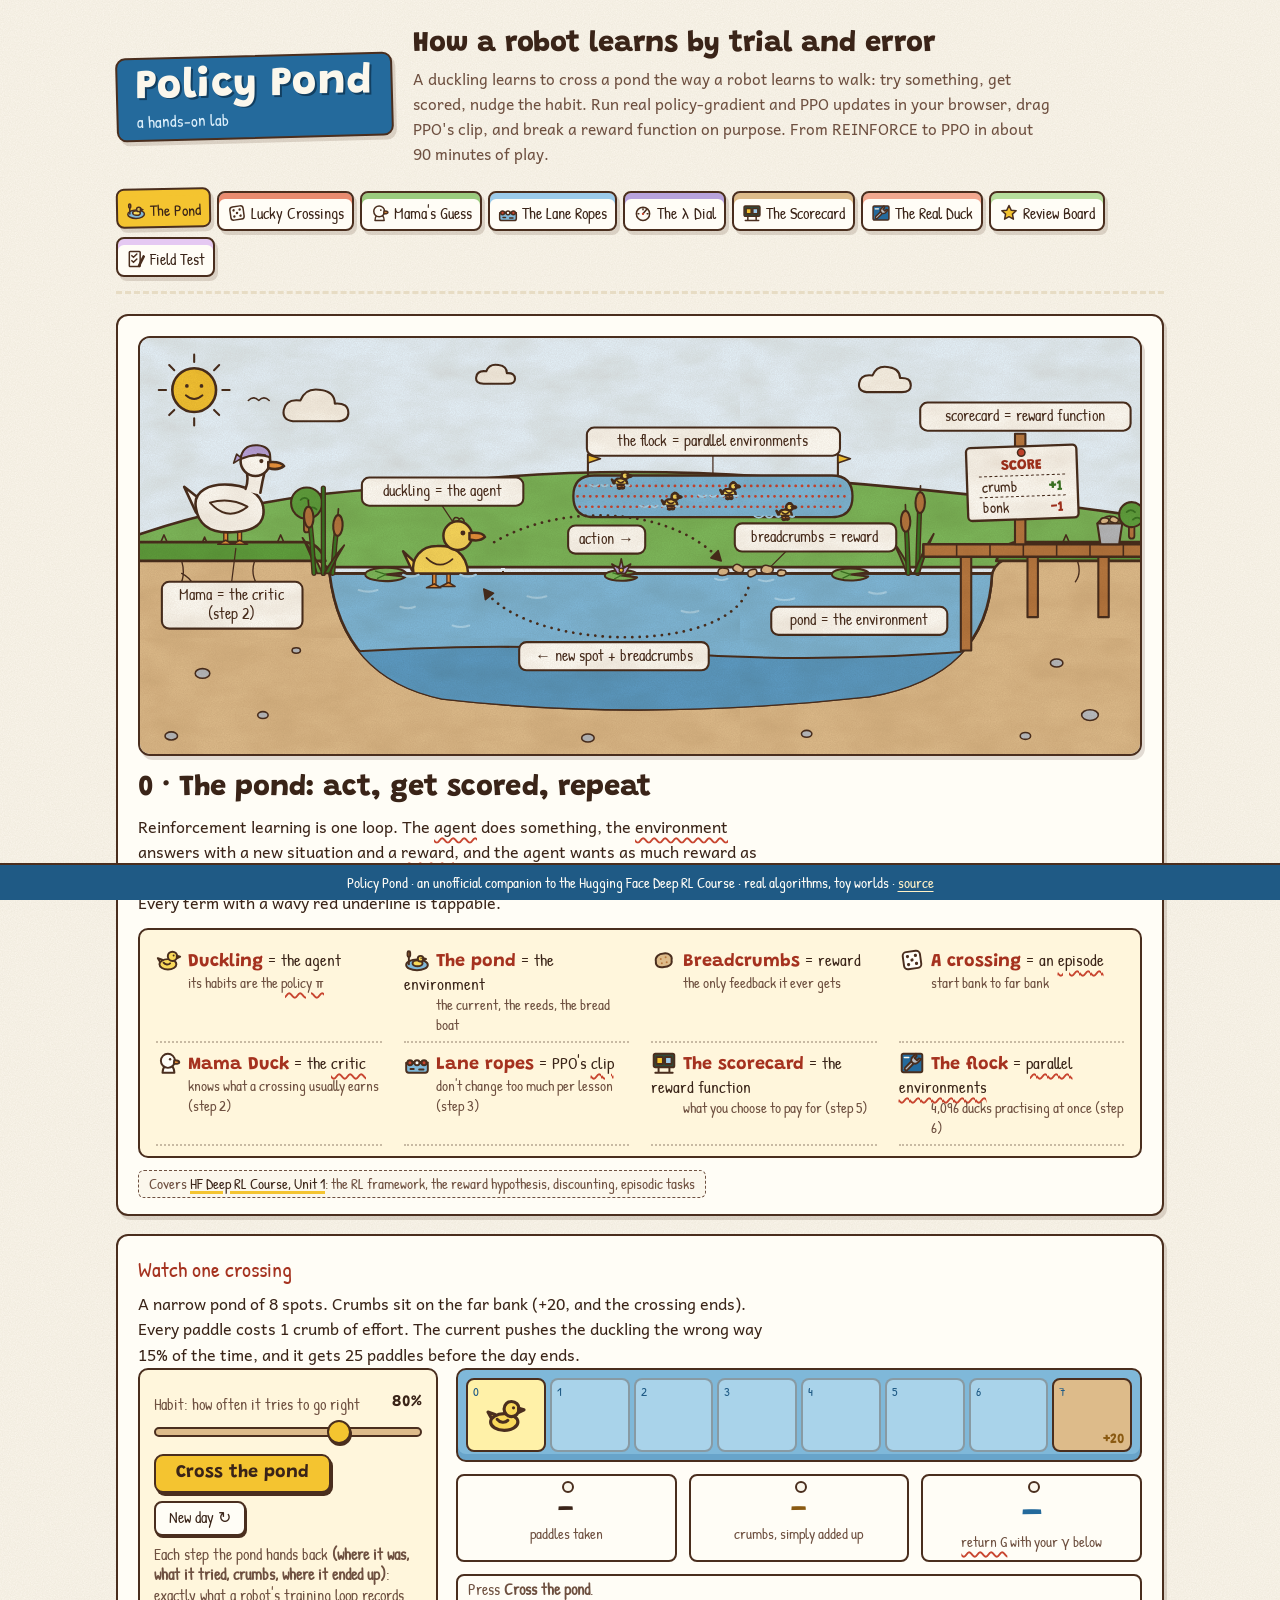
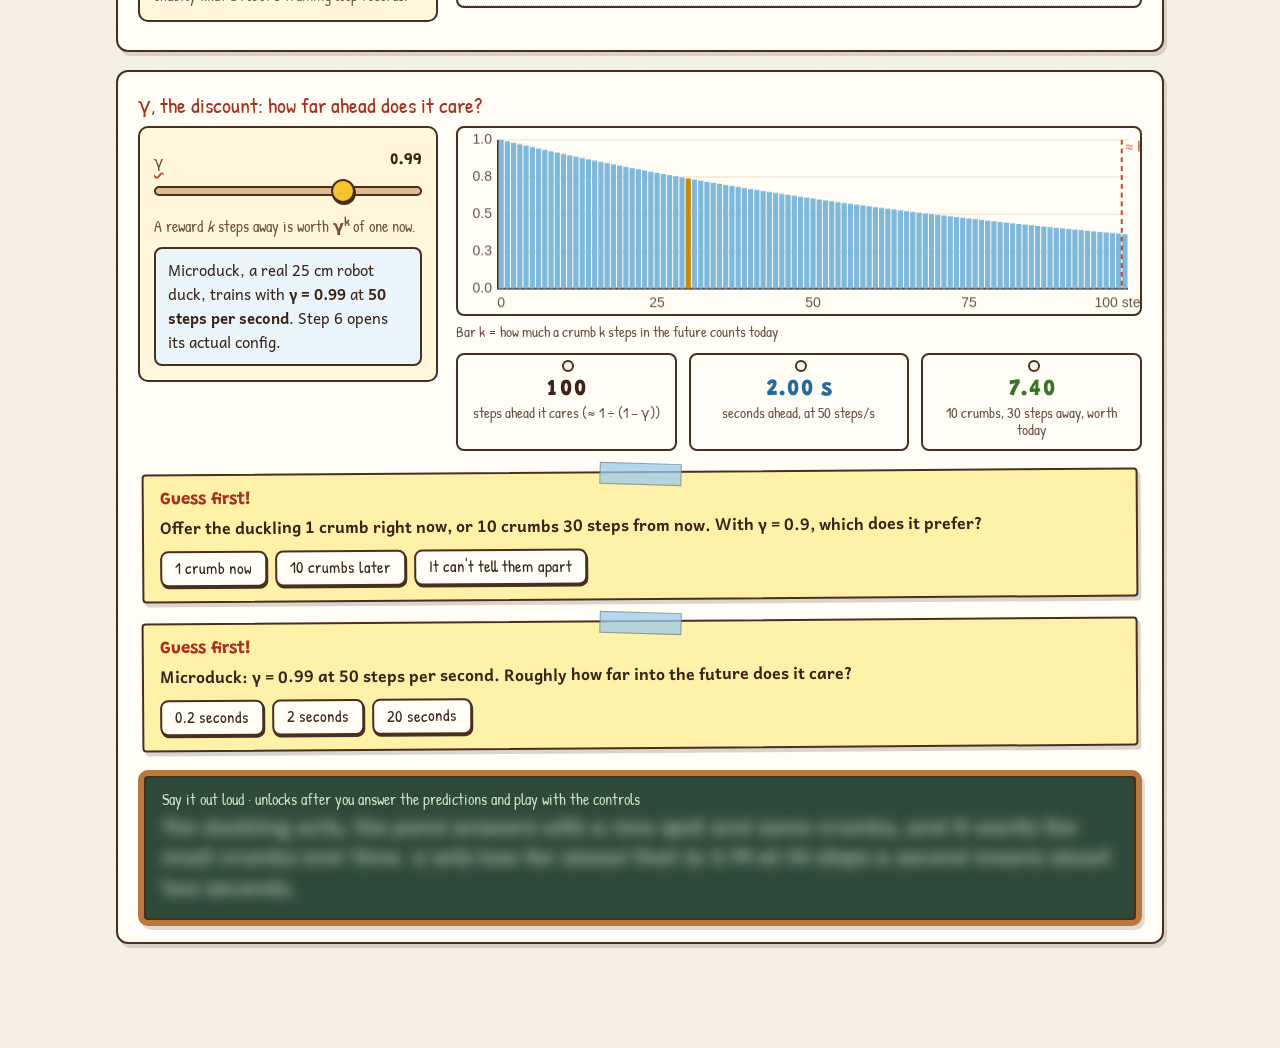
==== index.html @ c7739bc2 "Policy Pond: interactive lab for how robots learn by trial and error A static browser lab companion " ====
<!doctype html>
<html lang="en">
<head>
<meta charset="utf-8">
<meta name="viewport" content="width=device-width,initial-scale=1">
<title>Policy Pond</title>
<meta name="description" content="A hands-on lab for how robots learn by trial and error: policy gradients, the critic, PPO's clip, GAE and reward hacking, with real algorithms running in your browser.">
<meta property="og:title" content="Policy Pond: how robots learn by trial and error">
<meta property="og:description" content="Run real REINFORCE and PPO updates in your browser, drag PPO's clip, dial GAE's λ, and break a robot's reward function on purpose.">
<meta property="og:image" content="https://bakulbadwal.github.io/policy-pond/docs/hero.png">
<link rel="icon" id="favicon" href="data:image/svg+xml,%3Csvg xmlns='http://www.w3.org/2000/svg' viewBox='0 0 64 64'%3E%3Ccircle cx='32' cy='36' r='26' fill='%237FB8D9' stroke='%234A2E1E' stroke-width='4'/%3E%3Ccircle cx='32' cy='30' r='14' fill='%23F9D95B' stroke='%234A2E1E' stroke-width='4'/%3E%3Cpath d='M44 30l10 3-10 3z' fill='%23E8923A' stroke='%234A2E1E' stroke-width='3' stroke-linejoin='round'/%3E%3Ccircle cx='36' cy='27' r='2.5' fill='%234A2E1E'/%3E%3C/svg%3E">
<link rel="preconnect" href="https://fonts.googleapis.com">
<link rel="preconnect" href="https://fonts.gstatic.com" crossorigin>
<link href="https://fonts.googleapis.com/css2?family=Andika:wght@400;700&family=Grandstander:wght@700;800&family=Patrick+Hand&display=swap" rel="stylesheet">
<link rel="stylesheet" href="css/styles.css">
</head>
<body>
<!--
THESIS: Robots learn to walk the way a duckling learns to cross a pond: try, get scored, nudge the habit. Drawn as a Busytown cutaway of a pond where every creature and object wears its label. Sibling of Inference Kitchen.
OWN-WORLD: flat gouache on paper; warm-brown outlines; pond blues, reed greens and duckling yellow as whole fields; Grandstander signboards, Patrick Hand labels, Andika body; painted-sign buttons, price-tag readouts, sticky-note predictions, chalkboard takeaways.
HONESTY: the learners are real (REINFORCE, a baseline, PPO's clipped update, GAE, exact policy gradient). The worlds are toys, labelled as such.
-->
<svg width="0" height="0" style="position:absolute" aria-hidden="true" focusable="false"><defs><filter id="gouache" x="-2%" y="-2%" width="104%" height="104%"><feTurbulence type="fractalNoise" baseFrequency=".045" numOctaves="2" seed="3" result="w"/><feDisplacementMap in="SourceGraphic" in2="w" scale="1.3" xChannelSelector="R" yChannelSelector="G"/></filter></defs></svg>
<div class="wrap">
<header>
  <div class="mast"><b>Policy Pond</b><span>a hands-on lab</span></div>
  <div><h1>How a robot learns by trial and error</h1>
  <p class="sub">A duckling learns to cross a pond the way a robot learns to walk: try something, get scored, nudge the habit. Run real policy-gradient and PPO updates in your browser, drag PPO's clip, and break a reward function on purpose. From REINFORCE to PPO in about 90 minutes of play.</p></div>
</header>

<nav id="nav" aria-label="Steps"></nav>

<!-- ============ STEP 0 ============ -->
<section id="s0" data-title="The Pond" data-n="0">
  <div class="card">
    <div class="scene" data-art="s0"></div>
    <h2>0 · The pond: act, get scored, repeat</h2>
    <p class="lede">Reinforcement learning is one loop. The <span class="g" data-g="agent">agent</span> does something, the <span class="g" data-g="env">environment</span> answers with a new situation and a <span class="g" data-g="reward">reward</span>, and the agent wants as much reward as possible over time. Here the agent is a duckling and the reward is breadcrumbs. Every term with a wavy red underline is tappable.</p>
    <div class="kmap">
      <div><span class="k" data-i="duck" aria-hidden="true"></span><b>Duckling</b> = the agent<br><span class="t">its habits are the <span class="g" data-g="policy">policy π</span></span></div>
      <div><span class="k" data-i="pond" aria-hidden="true"></span><b>The pond</b> = the environment<br><span class="t">the current, the reeds, the bread boat</span></div>
      <div><span class="k" data-i="crumb" aria-hidden="true"></span><b>Breadcrumbs</b> = reward<br><span class="t">the only feedback it ever gets</span></div>
      <div><span class="k" data-i="dice" aria-hidden="true"></span><b>A crossing</b> = an <span class="g" data-g="episode">episode</span><br><span class="t">start bank to far bank</span></div>
      <div><span class="k" data-i="mama" aria-hidden="true"></span><b>Mama Duck</b> = the <span class="g" data-g="critic">critic</span><br><span class="t">knows what a crossing usually earns (step 2)</span></div>
      <div><span class="k" data-i="rope" aria-hidden="true"></span><b>Lane ropes</b> = PPO's <span class="g" data-g="clip">clip</span><br><span class="t">don't change too much per lesson (step 3)</span></div>
      <div><span class="k" data-i="board" aria-hidden="true"></span><b>The scorecard</b> = the reward function<br><span class="t">what you choose to pay for (step 5)</span></div>
      <div><span class="k" data-i="wrench" aria-hidden="true"></span><b>The flock</b> = <span class="g" data-g="envs">parallel environments</span><br><span class="t">4,096 ducks practising at once (step 6)</span></div>
    </div>
    <p class="covers">Covers <b>HF Deep RL Course, Unit 1</b>: the RL framework, the reward hypothesis, discounting, episodic tasks</p>
  </div>

  <div class="card">
    <h3>Watch one crossing</h3>
    <p class="lede">A narrow pond of 8 spots. Crumbs sit on the far bank (+20, and the crossing ends). Every paddle costs 1 crumb of effort. The current pushes the duckling the wrong way 15% of the time, and it gets 25 paddles before the day ends.</p>
    <div class="pg">
      <div class="panel">
        <div class="sl"><div class="sl-h"><span>Habit: how often it tries to go right</span><b id="s0pv"></b></div><input type="range" id="s0p" min="0.3" max="1" step="0.05" value="0.8" aria-label="Probability of trying to go right"></div>
        <div class="btnrow"><button class="act" id="s0go">Cross the pond</button><button class="ghost" id="s0new">New day ↻</button></div>
        <div class="lbl">Each step the pond hands back <b>(where it was, what it tried, crumbs, where it ended up)</b>: exactly what a robot's training loop records.</div>
      </div>
      <div>
        <div class="strip" id="s0strip" role="img" aria-label="The pond strip"></div>
        <div class="grid g3" style="margin-top:12px">
          <div class="stat"><div class="v" id="s0steps">–</div><div class="l">paddles taken</div></div>
          <div class="stat"><div class="v gold" id="s0sum">–</div><div class="l">crumbs, simply added up</div></div>
          <div class="stat big"><div class="v acc" id="s0G">–</div><div class="l"><span class="g" data-g="ret">return G</span> with your γ below</div></div>
        </div>
        <div class="logtab" id="s0log"></div>
      </div>
    </div>
  </div>

  <div class="card">
    <h3>γ, the discount: how far ahead does it care?</h3>
    <div class="pg">
      <div class="panel">
        <div class="sl"><div class="sl-h"><span><span class="g" data-g="gamma">γ</span></span><b id="s0gv"></b></div><input type="range" id="s0g" min="0" max="11" step="1" value="8" aria-label="Discount gamma"></div>
        <div class="lbl">A reward <i>k</i> steps away is worth <b>γ<sup>k</sup></b> of one now.</div>
        <div class="callout co-i">Microduck, a real 25 cm robot duck, trains with <b>γ = 0.99</b> at <b>50 steps per second</b>. Step 6 opens its actual config.</div>
      </div>
      <div>
        <canvas id="s0chart" height="190" aria-label="Weight of future rewards"></canvas>
        <div class="chartcap">Bar k = how much a crumb k steps in the future counts today</div>
        <div class="grid g3" style="margin-top:10px">
          <div class="stat"><div class="v" id="s0hs"></div><div class="l">steps ahead it cares (≈ 1 ÷ (1 − γ))</div></div>
          <div class="stat"><div class="v acc" id="s0hsec"></div><div class="l">seconds ahead, at 50 steps/s</div></div>
          <div class="stat"><div class="v gold" id="s0pv10"></div><div class="l">10 crumbs, 30 steps away, worth today</div></div>
        </div>
      </div>
    </div>
    <div class="predict" data-p="s0a">
      <div class="tag">Guess first!</div>
      <div class="q">Offer the duckling 1 crumb right now, or 10 crumbs 30 steps from now. With γ = 0.9, which does it prefer?</div>
      <div class="opts"><button data-a="0" data-right>1 crumb now</button><button data-a="1">10 crumbs later</button><button data-a="2">It can't tell them apart</button></div>
      <div class="why">1 crumb now. 10 × 0.9³⁰ = <b>0.42</b> crumbs in today's money, less than 1. At γ = 0.99 the same offer is worth 7.4, so it would wait. Set the dial to 0.9, then 0.99, and read the gold tag.</div>
    </div>
    <div class="predict" data-p="s0b">
      <div class="tag">Guess first!</div>
      <div class="q">Microduck: γ = 0.99 at 50 steps per second. Roughly how far into the future does it care?</div>
      <div class="opts"><button data-a="0">0.2 seconds</button><button data-a="1" data-right>2 seconds</button><button data-a="2">20 seconds</button></div>
      <div class="why">About 2 seconds. 1 ÷ (1 − 0.99) = 100 steps, and 100 steps at 50 per second is 2 seconds: enough to care whether this step sets up a stumble a second from now. γ = 0.9 would be 10 steps, 0.2 seconds.</div>
    </div>
    <div class="say" data-say="s0">
      <div class="tag">Say it out loud</div>
      <div class="line">The duckling acts, the pond answers with a new spot and some crumbs, and it wants the most crumbs over time. γ sets how far ahead that is: 0.99 at 50 steps a second means about two seconds.</div>
    </div>
  </div>
</section>

<!-- ============ STEP 1 ============ -->
<section id="s1" data-title="Lucky Crossings" data-n="1">
  <div class="card">
    <div class="scene" data-art="s1"></div>
    <h2>1 · Lucky crossings: nudge the habit toward what paid</h2>
    <p class="lede">Now there are three ways across. <b>A</b> hugs the reeds: about 1 crumb, every time. <b>B</b> passes the bread boat: 2 crumbs <i>on average</i>, but wildly up and down. <b>C</b> goes through the mud: about 0.3. The duckling's habit is three numbers turned into probabilities (a softmax). <span class="g" data-g="reinforce">REINFORCE</span> updates it after every crossing: make the route just taken more likely, in proportion to the crumbs it brought. This is the real algorithm, running in your browser.</p>
    <p class="covers">Covers <b>HF Deep RL Course, Unit 4</b>: policy-based methods, the policy gradient, REINFORCE (Monte Carlo policy gradient)</p>
  </div>
  <div class="card">
    <h3>Train it</h3>
    <div class="pg">
      <div class="panel">
        <div class="btnrow"><button class="act" id="s1one">1 crossing</button><button class="ghost" id="s1twenty">+20</button><button class="ghost" id="s1two">+200</button><button class="ghost" id="s1reset">Reset</button></div>
        <div class="lbl">Step size (learning rate α)</div><div class="seg" id="s1lr"></div>
        <div class="mathbox" id="s1math"></div>
      </div>
      <div>
        <div class="routes" id="s1routes"></div>
        <canvas id="s1chart" height="200" style="margin-top:12px" aria-label="Route probabilities over training"></canvas>
        <div class="chartcap"><span class="sw" style="background:#246A9C"></span>A · <span class="sw" style="background:#E0A91E"></span>B · <span class="sw" style="background:#8A5A2B"></span>C: the chance of choosing each route, crossing by crossing</div>
        <div class="grid g3" style="margin-top:10px">
          <div class="stat"><div class="v" id="s1n">0</div><div class="l">crossings so far</div></div>
          <div class="stat"><div class="v gold" id="s1J"></div><div class="l">expected crumbs per crossing (best possible: 2.00)</div></div>
          <div class="stat"><div class="v acc" id="s1last">–</div><div class="l">last crossing</div></div>
        </div>
      </div>
    </div>
    <div class="predict" data-p="s1a">
      <div class="tag">Guess first!</div>
      <div class="q">The duckling takes the muddy route C and brings back 0.3 crumbs. Plain REINFORCE. Does route C get more likely or less likely?</div>
      <div class="opts"><button data-a="0" data-right>More likely</button><button data-a="1">Less likely</button><button data-a="2">No change</button></div>
      <div class="why">More likely. The update is crumbs × (push toward the route taken), and 0.3 is positive, so C gets pushed <i>up</i>, just less than a big haul would push. Plain REINFORCE only learns that C is bad by comparing across many crossings. Step 2 fixes this by asking "better or worse than usual?" instead of "positive or negative?". Click <b>1 crossing</b> until it picks C and watch its bar.</div>
    </div>
  </div>

  <div class="card">
    <h3>The catch: one crossing is a very noisy clue</h3>
    <p class="lede">Freeze the habit at "no preference" (⅓ each). Each dot below is what <b>one</b> crossing says the push toward route B should be. They're all estimates of the same true push, the dashed line.</p>
    <div class="scat" id="s1scat" role="img" aria-label="Thirty single-crossing gradient estimates"></div>
    <div class="row" style="margin-top:8px"><button class="ghost" id="s1more">Draw 30 more crossings ↻</button><span class="muted" style="font:15px var(--hand)" id="s1scatnote"></span></div>
    <div class="predict" data-p="s1b">
      <div class="tag">Guess first!</div>
      <div class="q">How do the 30 single-crossing estimates compare to the true push?</div>
      <div class="opts"><button data-a="0">Close to it, give or take</button><button data-a="1" data-right>All over the place; some even point the wrong way</button><button data-a="2">Exactly equal to it</button></div>
      <div class="why">All over the place. On average they're right (that's what the policy gradient theorem guarantees), but any single crossing can say "B is amazing" or "B is terrible". That's <span class="g" data-g="variance">variance</span>, and it's why plain REINFORCE learns slowly and jerkily. The HF course calls this the variance problem, and it's the reason Unit 6 exists.</div>
    </div>
    <div class="say" data-say="s1">
      <div class="tag">Say it out loud</div>
      <div class="line">REINFORCE makes whatever the duckling just did more likely, in proportion to the crumbs it got. It points the right way on average, but any single crossing is a very noisy clue.</div>
    </div>
  </div>
</section>

<!-- ============ STEP 2 ============ -->
<section id="s2" data-title="Mama's Guess" data-n="2">
  <div class="card">
    <div class="scene" data-art="s2"></div>
    <h2>2 · Mama's guess: score against what was expected</h2>
    <p class="lede">Mama Duck has watched a thousand crossings. She knows roughly what a crossing from here usually earns: that's the <span class="g" data-g="critic">value V(s)</span>. Score each crossing as <b>crumbs − Mama's guess</b>, the <span class="g" data-g="advantage">advantage</span>, instead of raw crumbs. Subtracting a <span class="g" data-g="baseline">baseline</span> doesn't change which way the push points on average. It removes the part of every haul that would have happened anyway, so the noise drops.</p>
    <p class="covers">Covers <b>HF Deep RL Course, Unit 6</b>: the variance problem, advantage actor-critic (A2C) · and the value functions and TD learning from <b>Unit 2</b></p>
  </div>
  <div class="card">
    <h3>Same 30 crossings, with and without Mama</h3>
    <div class="pg">
      <div class="panel">
        <div class="sl"><div class="sl-h"><span>Crumbs just for finishing</span><b id="s2bv"></b></div><input type="range" id="s2b" min="0" max="10" step="1" value="5" aria-label="Finishing bonus"></div>
        <div class="lbl">Every crossing earns this on top, whatever the route. Real tasks are full of rewards like this: "alive" bonuses, "upright" bonuses.</div>
        <div class="btnrow"><button class="ghost" id="s2more">Draw 30 more ↻</button></div>
      </div>
      <div>
        <div class="lbl">Without Mama (raw crumbs)</div>
        <div class="scat" id="s2none" role="img" aria-label="Estimates without a baseline"></div>
        <div class="lbl" style="margin-top:8px">With Mama (crumbs − her guess)</div>
        <div class="scat" id="s2mama" role="img" aria-label="Estimates with a baseline"></div>
        <div class="grid g3" style="margin-top:10px">
          <div class="stat"><div class="v bad" id="s2sdn"></div><div class="l">spread without Mama</div></div>
          <div class="stat"><div class="v good" id="s2sdm"></div><div class="l">spread with Mama</div></div>
          <div class="stat"><div class="v acc" id="s2true"></div><div class="l">the true push (same for both)</div></div>
        </div>
      </div>
    </div>
    <div class="predict" data-p="s2a">
      <div class="tag">Guess first!</div>
      <div class="q">Raise "crumbs just for finishing" from 0 to 10. What happens to the spread <i>without</i> Mama?</div>
      <div class="opts"><button data-a="0" data-right>It balloons</button><button data-a="1">It stays the same</button><button data-a="2">It shrinks</button></div>
      <div class="why">It balloons. The bonus says nothing about which route is better, but plain REINFORCE multiplies it into every update, shoving whatever route was just taken upward. With Mama subtracting her guess, the bonus cancels and the spread doesn't move. Slide it and watch.</div>
    </div>
  </div>

  <div class="card">
    <h3>Race: 40 ducklings with Mama, 40 without</h3>
    <div class="row"><button class="act" id="s2race">Run the race</button><span class="muted" style="font:15px var(--hand)">300 crossings each, with the finishing bonus you set above</span></div>
    <canvas id="s2chart" height="220" style="margin-top:12px" aria-label="Learning curves with and without a baseline"></canvas>
    <div class="chartcap"><span class="sw" style="background:#C8452F"></span>without Mama · <span class="sw" style="background:#3B7422"></span>with Mama (a running average of hauls). Line = the average duckling's expected crumbs (bonus excluded); band = how much ducklings differ.</div>
  </div>

  <div class="card">
    <h3>One step at a time: the TD error</h3>
    <p class="lede">Mama doesn't have to wait for the far bank. After a single paddle she can compare what happened with what she expected: the reward just earned plus her (discounted) guess from the new spot, minus her guess from the old spot. That's the <span class="g" data-g="td">TD error δ</span>, her one-step surprise. Using her own guess for the rest of the crossing is called <span class="g" data-g="bootstrap">bootstrapping</span>.</p>
    <div class="pg">
      <div class="panel">
        <div class="sl"><div class="sl-h"><span>Crumbs this step (r)</span><b id="tdrv"></b></div><input type="range" id="tdr" min="-3" max="5" step="0.5" value="0" aria-label="Reward"></div>
        <div class="sl"><div class="sl-h"><span>Mama's guess here, V(s)</span><b id="tdvv"></b></div><input type="range" id="tdv" min="0" max="10" step="0.5" value="5" aria-label="Value here"></div>
        <div class="sl"><div class="sl-h"><span>Mama's guess at the new spot, V(s′)</span><b id="tdnv"></b></div><input type="range" id="tdn" min="0" max="10" step="0.5" value="6" aria-label="Value at next spot"></div>
        <label class="tg"><input type="checkbox" id="tddone"><span class="sw"></span>The crossing ended here (no future)</label>
      </div>
      <div>
        <div class="mathbox big" id="tdmath"></div>
        <div class="callout" id="tdnote"></div>
      </div>
    </div>
    <div class="predict" data-p="s2b">
      <div class="tag">Guess first!</div>
      <div class="q">No crumbs this step (r = 0), but the duckling moved from a spot Mama rates 5 to one she rates 6 (γ = 0.99). Good step or bad step?</div>
      <div class="opts"><button data-a="0" data-right>Good step</button><button data-a="1">Neutral: no crumbs yet</button><button data-a="2">Bad step: it cost a paddle</button></div>
      <div class="why">Good. δ = 0 + 0.99 × 6 − 5 = <b>+0.94</b>. No crumbs arrived yet, but it moved somewhere better than Mama expected, and that's worth reinforcing now instead of waiting for the far bank. That's the whole trick of actor-critic.</div>
    </div>
    <div class="say" data-say="s2">
      <div class="tag">Say it out loud</div>
      <div class="line">Mama's guess V(s) doesn't change which way the push points on average; it subtracts what was coming anyway, so the noise collapses. The TD error, r + γ·V(next) − V(here), scores a single step against her guess.</div>
    </div>
  </div>
</section>

<!-- ============ STEP 3 ============ -->
<section id="s3" data-title="The Lane Ropes" data-n="3">
  <div class="card">
    <div class="scene" data-art="s3"></div>
    <h2>3 · The lane ropes: PPO</h2>
    <p class="lede">Crossings are expensive, so you'd like to learn several lessons from each batch of them. But every lesson moves the habit, and after a few the habit is no longer the one that collected the batch, so the batch starts lying. PPO measures the drift for each crossing as a <span class="g" data-g="ratio">ratio</span>, <b>r = π<sub>new</sub>(route) ÷ π<sub>old</sub>(route)</b>, and puts <span class="g" data-g="clip">lane ropes</span> at 1 − ε and 1 + ε. Inside the ropes, learn freely. Outside, credit for going further stops, <i>but undoing a mistake is always allowed</i>.</p>
    <p class="covers">Covers <b>HF Deep RL Course, Unit 8</b>: the intuition behind PPO, the clipped surrogate objective, visualizing the six cases</p>
  </div>
  <div class="card">
    <h3>Drag the ratio across the ropes</h3>
    <div class="pg">
      <div class="panel">
        <div class="sl"><div class="sl-h"><span>Ratio r = new ÷ old</span><b id="s3rv"></b></div><input type="range" id="s3r" min="0.4" max="1.6" step="0.01" value="1" aria-label="Probability ratio"></div>
        <div class="lbl">Was this crossing better or worse than Mama expected?</div><div class="seg" id="s3A"></div>
        <div class="lbl">Rope width ε</div><div class="seg" id="s3e"></div>
        <div class="mathbox" id="s3math"></div>
      </div>
      <div>
        <canvas id="s3chart" height="240" aria-label="Clipped objective"></canvas>
        <div class="chartcap">Dashed = r × A with no ropes · solid = what PPO actually climbs, min(r·A, clip(r)·A) · shaded = inside the ropes</div>
        <div class="grid g2" style="margin-top:10px">
          <div class="stat big"><div class="v" id="s3flow"></div><div class="l">does this crossing still push the habit?</div></div>
          <div class="stat"><div class="v acc" id="s3case"></div><div class="l">which of the six cases you're in</div></div>
        </div>
      </div>
    </div>
    <h3>All six cases (the course's table, live)</h3>
    <div class="six" id="s3six"></div>
    <div class="chartcap">Each tile is one case, drawn with your ε. Tiles you've visited with the slider get a check. The flat tiles are the only places the clip actually stops the push.</div>
    <div class="predict" data-p="s3a">
      <div class="tag">Guess first!</div>
      <div class="q">r = 1.3, the crossing was better than expected (A = +1), ε = 0.2. Does this crossing still push the habit?</div>
      <div class="opts"><button data-a="0">Yes, it was good, so push harder</button><button data-a="1" data-right>No, it's already been pushed enough</button></div>
      <div class="why">No. The route is already 30% more likely than when the crossing happened, past the 1.2 rope. The objective is flat there (it reads 1.2 × A no matter how far you go), so the slope is zero. Case 5.</div>
    </div>
    <div class="predict" data-p="s3b">
      <div class="tag">Guess first!</div>
      <div class="q">r = 0.7, A = +1: a good crossing whose route has become <i>less</i> likely. Push or no push?</div>
      <div class="opts"><button data-a="0" data-right>Push: move it back up</button><button data-a="1">No push: it's outside the ropes</button></div>
      <div class="why">Push. Outside the ropes, but moving back toward them fixes a mistake, and PPO always allows that: here the <i>unclipped</i> term is the smaller one, so the min picks it and the slope is A. Case 3. The ropes only cap good news; they never hide bad news.</div>
    </div>
  </div>

  <div class="card">
    <h3>Reuse one batch, with and without the ropes</h3>
    <p class="lede">64 crossings are collected with a no-preference habit. Then PPO takes full-batch gradient steps on that same batch, one per <span class="g" data-g="epoch">epoch</span>. Watch each route's ratio. With the ropes on, ratios mostly stop near the ropes; with them off, they keep going. "Mostly" matters: the clip removes the <i>incentive</i> to push further, it doesn't enforce a hard bound, so the other routes' still-active crossings can drag a clipped route past its rope (try a few new batches). That's why real PPO also watches how far each update moved, as <span class="g" data-g="kl">KL divergence</span> (step 6).</p>
    <div class="pg">
      <div class="panel">
        <div class="sl"><div class="sl-h"><span>Epochs on this one batch (K)</span><b id="s3kv"></b></div><input type="range" id="s3k" min="1" max="20" step="1" value="10" aria-label="Epochs"></div>
        <label class="tg"><input type="checkbox" id="s3clip" checked><span class="sw"></span>Lane ropes on (ε = 0.2)</label>
        <div class="btnrow"><button class="ghost" id="s3batch">New batch ↻</button></div>
        <div class="lbl" id="s3batchinfo"></div>
      </div>
      <div>
        <div class="ratios" id="s3ratios"></div>
        <div class="grid g2" style="margin-top:10px">
          <div class="stat"><div class="v" id="s3out"></div><div class="l">furthest any route drifted (new ÷ old)</div></div>
          <div class="stat"><div class="v gold" id="s3J"></div><div class="l">expected crumbs per crossing, new habit</div></div>
        </div>
      </div>
    </div>
  </div>

  <div class="card">
    <h3>The cliff: 60 ducklings, 15 rounds of PPO</h3>
    <p class="lede">Now real PPO training: each round, collect 12 crossings with the current habit, then run K epochs on them. Sixty ducklings with ropes, sixty without, same luck. It's <span class="g" data-g="onpolicy">on-policy</span>, so a duckling that stops choosing route B stops seeing B's crumbs, and never learns it was the best route.</p>
    <div class="row"><span class="lbl" style="margin:0">Epochs per batch (K)</span><div class="seg" id="s3fk" style="margin:0"></div><button class="act" id="s3fleet">Train both flocks</button></div>
    <div class="grid g2" style="margin-top:12px">
      <div class="panel"><h3>With lane ropes</h3><div class="flock" id="s3fon"></div><div class="flocknote" id="s3fonn"></div></div>
      <div class="panel"><h3>Without</h3><div class="flock" id="s3foff"></div><div class="flocknote" id="s3foffn"></div></div>
    </div>
    <div class="chartcap"><span class="sw" style="background:#F4C430"></span>ended favouring B (the best route) · <span class="sw" style="background:#9CCBEA"></span>still undecided · <span class="sw" style="background:#C8452F"></span>stuck: B below 10%, it has stopped trying the best route</div>
    <div class="predict" data-p="s3c">
      <div class="tag">Guess first!</div>
      <div class="q">Reuse each batch 40 times with no ropes. Compared with the roped flock, what happens?</div>
      <div class="opts"><button data-a="0">Everyone learns faster and better</button><button data-a="1" data-right>More ducklings get stuck on a worse route for good</button><button data-a="2">No difference</button></div>
      <div class="why">More get stuck. Twelve crossings is a small batch; sometimes B has an unlucky run in it. Squeeze that batch 40 times with no ropes and the habit swings hard away from B, and since it's on-policy, B stops being sampled, so the mistake never gets corrected. That's the course's "falling off the cliff". With the ropes, one misleading batch can move the habit only so far. Pick K = 40 and run it.</div>
    </div>
    <div class="say" data-say="s3">
      <div class="tag">Say it out loud</div>
      <div class="line">PPO compares the new habit with the old one as a ratio and stops giving credit once it leaves 1 ± ε, but always lets a mistake be undone. That's what makes reusing each batch many times much safer.</div>
    </div>
  </div>
</section>

<!-- ============ STEP 4 ============ -->
<section id="s4" data-title="The λ Dial" data-n="4">
  <div class="card">
    <div class="scene" data-art="s4"></div>
    <h2>4 · The λ dial: how much to trust Mama</h2>
    <p class="lede">A real robot doesn't cross a pond in one go. Microduck collects a <span class="g" data-g="rollout">rollout</span> of 24 steps from each simulated duck, then stops for an update. To score step 5 of those 24, you can use just Mama's one-step surprise (steady, but only as good as her guesses), or every real reward to the end of the slice (honest, but noisy), or something in between. <span class="g" data-g="gae">GAE</span> adds up Mama's surprises along the boardwalk, fading each later one by γλ.</p>
    <div class="callout co-w"><b>Not explained in the course.</b> The HF course uses GAE without ever explaining it: it appears as <code>gae_lambda=0.98</code> in Unit 1's PPO settings and as an uncommented loop in Unit 8's CleanRL code. Every real PPO uses it, Microduck's included. Source: Schulman et al., <i>High-Dimensional Continuous Control Using Generalized Advantage Estimation</i> (2016).</div>
    <p class="covers">Fills the gap between <b>Unit 6</b> (the one-step TD advantage) and <b>Unit 8</b> (PPO)</p>
  </div>
  <div class="card">
    <div class="pg">
      <div class="panel">
        <div class="lbl">What happens on the boardwalk</div><div class="seg" id="s4trace" style="flex-direction:column;align-items:stretch"></div>
        <div class="sl"><div class="sl-h"><span>λ</span><b id="s4lv"></b></div><input type="range" id="s4l" min="0" max="1" step="0.01" value="0.95" aria-label="GAE lambda"></div>
        <div class="sl"><div class="sl-h"><span>γ</span><b id="s4gv"></b></div><input type="range" id="s4g" min="0" max="4" step="1" value="3" aria-label="Discount gamma"></div>
        <div class="sl"><div class="sl-h"><span>Score plank</span><b id="s4tv"></b></div><input type="range" id="s4t" min="1" max="24" step="1" value="5" aria-label="Plank to score"></div>
        <div class="mathbox" id="s4math"></div>
      </div>
      <div>
        <canvas id="s4chart" height="260" aria-label="TD errors and advantages along 24 planks"></canvas>
        <div class="chartcap"><span class="sw" style="background:#B9BDC2"></span>Mama's one-step surprise δ on each plank · <span class="sw" style="background:#246A9C"></span>the advantage GAE gives each plank at your λ · gold curve = how much each later plank's surprise counts toward the plank you're scoring</div>
        <div class="grid g3" style="margin-top:10px">
          <div class="stat big"><div class="v acc" id="s4A"></div><div class="l">advantage at your plank</div></div>
          <div class="stat"><div class="v" id="s4half"></div><div class="l">planks until a surprise counts half</div></div>
          <div class="stat"><div class="v gold" id="s4ends"></div><div class="l">λ = 0 → · λ = 1 →</div></div>
        </div>
      </div>
    </div>
    <h3>The trade: noise vs trusting Mama</h3>
    <p class="lede" style="font-size:15px">200 walks along the same boardwalk, each with noisy crumbs (±0.5 per plank), scored at plank 1. Low λ leans on Mama's guesses: little noise, but her mistakes go straight in. High λ sums real rewards: honest, but the noise piles up.</p>
    <canvas id="s4var" height="170" aria-label="Spread of the advantage estimate by lambda"></canvas>
    <div class="chartcap">Spread of the plank-1 advantage across 200 noisy walks, for each λ. The dot is your λ.</div>
    <div class="predict" data-p="s4a">
      <div class="tag">Guess first!</div>
      <div class="q">"A stumble at plank 15", λ = 0. What does the stumble do to the advantage at plank 5?</div>
      <div class="opts"><button data-a="0" data-right>Nothing: plank 5 only sees its own step</button><button data-a="1">Drags it down a little</button><button data-a="2">Drags it down a lot</button></div>
      <div class="why">Nothing. At λ = 0 the advantage is just that plank's own one-step surprise, and plank 5 was an ordinary step, exactly as Mama expected: 0.00. At λ = 0.95 the stumble ten planks later reaches back at weight 0.9405¹⁰ ≈ 0.54 and drags plank 5 down to about −0.60. Which is right depends on whether the stumble was plank 5's fault, and that is exactly the bias-noise trade.</div>
    </div>
    <div class="predict" data-p="s4b">
      <div class="tag">Guess first!</div>
      <div class="q">Microduck uses γ = 0.99 and λ = 0.95. After how many planks does a later surprise count half as much?</div>
      <div class="opts"><button data-a="0">About 2</button><button data-a="1" data-right>About 11</button><button data-a="2">About 100</button></div>
      <div class="why">About 11. γλ = 0.9405, and 0.9405¹¹ ≈ 0.5. So each advantage mixes roughly the next 20 steps of real surprises, and every one of those surprises is itself measured against Mama's guess, which at γ = 0.99 stands for about 100 steps of future. Mama still supplies most of the target: why a good critic matters so much.</div>
    </div>
    <div class="say" data-say="s4">
      <div class="tag">Say it out loud</div>
      <div class="line">GAE adds up Mama's one-step surprises, fading each later one by γλ. λ = 0 trusts only the next step; λ = 1 waits for the real total. Microduck's 0.95 uses about 20 steps of real rewards, then Mama's guess for everything beyond.</div>
    </div>
  </div>
</section>

<!-- ============ STEP 5 ============ -->
<section id="s5" data-title="The Scorecard" data-n="5">
  <div class="card">
    <div class="scene" data-art="s5"></div>
    <h2>5 · The scorecard: RL does what you pay for</h2>
    <p class="lede">The algorithm is done. What decides whether a robot walks or does something silly is the <b>reward function</b>, a weighted list of terms. Here a toy robot duck can learn one of five behaviours. You write the scorecard; a policy-gradient learner then settles on whatever it pays most for. Nothing more, nothing less. That's <span class="g" data-g="hacking">reward hacking</span>, and it isn't a bug.</p>
    <div class="callout co-w"><b>Teaching model.</b> Each behaviour's score on each term is a hand-written number, not physics. The <i>learner</i> is exact policy gradient on the five choices. Term names and the sign rules come from Microduck's <code>AGENTS.md</code> playbook.</div>
    <p class="covers">Not in the course · from the reward-design rules in <b>pollen-robotics/microduck_rl</b>'s <code>AGENTS.md</code></p>
  </div>
  <div class="card">
    <div class="lbl">Task</div><div class="seg" id="s5task"></div>
    <div class="terms" id="s5terms"></div>
    <div class="callout co-i">Two kinds of penalty, from the playbook. A <b>cost</b> (mjlab style) returns positive numbers, so it needs a <b>negative</b> weight. A <b>self-negating penalty</b> (<code>*_penalty</code>) already returns negative numbers, so it needs a <b>positive</b> weight. Get it backwards and the penalty becomes a payment. The check that always works: in the training logs, every penalty must read ≤ 0.</div>
    <div class="btnrow"><button class="act" id="s5train">Train 300 updates</button><button class="ghost" id="s5def">Reset weights</button></div>
    <div class="grid g2" style="margin-top:8px">
      <div><div class="lbl">What the robot learns</div><div class="behave" id="s5behave"></div></div>
      <div><div class="lbl"><code>Episode_Reward/&lt;term&gt;</code> for the behaviour it chose</div><div class="audit" id="s5audit"></div></div>
    </div>
    <div class="predict" data-p="s5a">
      <div class="tag">Guess first!</div>
      <div class="q">Walking task: set <code>track_velocity</code> (the reward for moving forward) to 0 and train. What does it learn?</div>
      <div class="opts"><button data-a="0">Still walks; walking is natural</button><button data-a="1" data-right>Stands still</button><button data-a="2">Hops on its bottom</button></div>
      <div class="why">Stands still. With nothing paying for progress, "upright and calm" is the best deal on the card: 49.5 against walking's 37.5. The robot has no idea what you <i>meant</i>.</div>
    </div>
    <div class="predict" data-p="s5b">
      <div class="tag">Guess first!</div>
      <div class="q">Put <code>action_rate_l2</code> (a cost, returns positive numbers) at +0.5 instead of −0.5. It still learns to walk. Is everything fine?</div>
      <div class="opts"><button data-a="0">Yes, it walks</button><button data-a="1" data-right>No, the log shows a penalty paying out</button></div>
      <div class="why">No. The behaviour looks fine, but <code>Episode_Reward/action_rate_l2</code> reads +5: you're paying it to be jerky, and it will get jerkier as training goes on. That's why the playbook's check is on the logs, not the video. Try it and watch the audit turn red.</div>
    </div>
    <div class="say" data-say="s5">
      <div class="tag">Say it out loud</div>
      <div class="line">RL optimizes the letter of the reward, not what I meant. Every penalty must read ≤ 0 in the logs, and I check what each lazy pose would still earn before I train.</div>
    </div>
  </div>
</section>

<!-- ============ STEP 6 ============ -->
<section id="s6" data-title="The Real Duck" data-n="6">
  <div class="card">
    <div class="scene" data-art="s6"></div>
    <h2>6 · The real duck: read an actual PPO config</h2>
    <p class="lede"><a href="https://github.com/pollen-robotics/microduck_rl" target="_blank" rel="noopener">Microduck</a> is an open-source ~800 g, 25 cm bipedal robot duck whose walking, standing-up and roller-skating policies are trained with PPO in simulation, then run on the real robot. Below is its actual training config. Every line is something from the pond. Click any setting.</p>
    <p class="covers">From <b>pollen-robotics/microduck_rl</b> @ <code>d424a0c</code> · library behaviour checked in <b>leggedrobotics/rsl_rl</b> @ <code>857de61</code></p>
  </div>
  <div class="card">
    <div class="grid s6grid">
      <pre class="cfg" id="s6cfg" aria-label="Microduck PPO config"></pre>
      <div class="panel" id="s6knob"></div>
    </div>
  </div>
  <div class="card">
    <h3>What one update costs</h3>
    <div class="pg">
      <div class="panel">
        <div class="sl"><div class="sl-h"><span>Simulated ducks (<span class="g" data-g="envs">envs</span>)</span><b id="s6ev"></b></div><input type="range" id="s6e" min="0" max="7" step="1" value="6" aria-label="Number of environments"></div>
        <div class="sl"><div class="sl-h"><span>Training rounds (iterations)</span><b id="s6iv"></b></div><input type="range" id="s6i" min="0" max="6" step="1" value="6" aria-label="Iterations"></div>
        <div class="lbl">Fixed from the config: 24 steps per duck · 4 minibatches · 5 epochs · 50 steps per second</div>
      </div>
      <div>
        <div class="grid g3">
          <div class="stat"><div class="v" id="s6batch"></div><div class="l">steps per update</div></div>
          <div class="stat"><div class="v acc" id="s6mb"></div><div class="l">steps per minibatch</div></div>
          <div class="stat"><div class="v" id="s6gs"></div><div class="l">gradient steps per update</div></div>
          <div class="stat"><div class="v gold" id="s6dt"></div><div class="l">duck-time per update</div></div>
          <div class="stat big"><div class="v" id="s6tot"></div><div class="l">total duck-time, whole run</div></div>
          <div class="stat"><div class="v good" id="s6smoke"></div><div class="l">vs a 64-duck, 5-round <span class="g" data-g="smoke">smoke test</span></div></div>
        </div>
      </div>
    </div>
    <div class="predict" data-p="s6a">
      <div class="tag">Guess first!</div>
      <div class="q">Microduck collects 4,096 ducks × 24 steps for every update. At 50 steps per second, how much duck experience is that?</div>
      <div class="opts"><button data-a="0">About 2 seconds</button><button data-a="1" data-right>About 33 minutes</button><button data-a="2">About 3 days</button></div>
      <div class="why">About 33 minutes. 98,304 steps ÷ 50 per second = 1,966 s. The GPU simulates it in a moment. A full 50,000-round run is about <b>3 years</b> of duck time, which is why the playbook insists on a 64-duck, 5-round smoke test first: it's 1/640,000 of the run.</div>
    </div>
  </div>
  <div class="card">
    <h3>Why randomize the physics?</h3>
    <p class="lede">The simulator's floor is never exactly the real floor. Toy version: the duck picks a balance gain and how cautious to be. Train it on one exact friction, or on a range (<span class="g" data-g="dr">domain randomization</span>), then set it down on a "real" floor.</p>
    <div class="callout co-w"><b>Teaching model.</b> A one-number balance task, not MuJoCo. The trade it shows is real: robustness costs some peak performance.</div>
    <div class="pg">
      <div class="panel">
        <div class="sl"><div class="sl-h"><span>Training floors: friction 1.0 ±</span><b id="s6wv"></b></div><input type="range" id="s6w" min="0" max="0.4" step="0.05" value="0.3" aria-label="Randomization width"></div>
        <div class="sl"><div class="sl-h"><span>The real floor's friction</span><b id="s6mv"></b></div><input type="range" id="s6m" min="0.5" max="1.5" step="0.05" value="1.15" aria-label="Real friction"></div>
      </div>
      <div>
        <canvas id="s6chart" height="200" aria-label="Score by floor friction"></canvas>
        <div class="chartcap"><span class="sw" style="background:#C8452F"></span>trained on one floor (friction 1.0) · <span class="sw" style="background:#3B7422"></span>trained on your range · below zero = it falls · dashed line = the real floor</div>
        <div class="grid g2" style="margin-top:10px">
          <div class="stat"><div class="v" id="s6s1"></div><div class="l">one-floor duck on the real floor</div></div>
          <div class="stat"><div class="v" id="s6s2"></div><div class="l">randomized duck on the real floor</div></div>
        </div>
      </div>
    </div>
    <div class="predict" data-p="s6b">
      <div class="tag">Guess first!</div>
      <div class="q">The one-floor duck scores 1.0 on its own floor. Put both ducks on a floor 15% grippier (1.15). What happens?</div>
      <div class="opts"><button data-a="0">Both fine</button><button data-a="1" data-right>The one-floor duck falls; the randomized one holds</button><button data-a="2">Both fall</button></div>
      <div class="why">The one-floor duck falls (−1); the randomized duck scores about 0.66. On the exact training floor the randomized duck is a bit worse (0.75 vs 1.0): it traded peak for robustness. Microduck randomizes mass, friction, joint offsets, sensor tilt and pushes for the same reason.</div>
    </div>
    <div class="say" data-say="s6">
      <div class="tag">Say it out loud</div>
      <div class="line">Every knob in a real PPO config is something from the pond: γ, λ, the clip, K epochs × minibatches, 24-step slices, entropy for exploring. The rest is engineering: normalize the senses, randomize the physics, smoke-test before spending a GPU-day.</div>
    </div>
  </div>
</section>

<!-- ============ CAPSTONE ============ -->
<section id="cap" data-title="Review Board" data-n="★">
  <div class="card">
    <div class="scene" data-art="cap"></div>
    <h2>★ The reward review board</h2>
    <p class="lede">Three training runs went wrong, each a real failure from Microduck's <code>AGENTS.md</code> playbook, where the rules were "each learned the hard way". Read the evidence, fix the scorecard, re-train, and say why it broke. A case passes only if the robot does the right thing <b>and</b> the fix is the right kind of fix.</p>
    <div class="row"><span class="stars" id="capstars">☆☆☆</span><span class="muted" id="capscore" style="font:16px var(--hand)"></span></div>
  </div>
  <div class="card" id="cap1"></div>
  <div class="card" id="cap2"></div>
  <div class="card" id="cap3"></div>
</section>

<!-- ============ FIELD TEST ============ -->
<section id="ft" data-title="Field Test" data-n="✓">
  <div class="card">
    <h2>✓ Field test</h2>
    <p class="lede">Eight questions. Answer each by operating the widget in the step named (or its formula), not from memory. Six or more earns the check.</p>
    <div id="ftqs"></div>
    <div class="btnrow"><button class="act" id="ftgo">Grade me</button><span id="ftscore" style="font:18px var(--hand);align-self:center"></span></div>
  </div>
  <div class="card">
    <h3>What's exact here, and what's a teaching model</h3>
    <ul class="honest">
      <li><b>Exact, real algorithms:</b> discounting and returns; REINFORCE and the baseline (the scatter is the real spread of the estimator); the TD error; GAE, checked to equal the one-step TD error at λ = 0 and the full return minus V at λ = 1; the clipped objective and its slope in all six cases; PPO's clipped update, epochs and batch reuse; the batch arithmetic; Microduck's config values, pinned to a commit.</li>
      <li><b>Teaching models:</b> the three pond routes are made-up reward distributions. The robot behaviours in step 5 and the review board are hand-written score tables; the learner on top of them is exact policy gradient. The attempt-tax curriculum and the domain-randomization task are one- and two-number toys, not physics.</li>
      <li><b>The directions are real; the duck isn't Microduck.</b> Nothing here predicts how a real training run behaves.</li>
    </ul>
    <p class="muted" style="font-size:15px;margin-top:10px">Sources: the <a href="https://huggingface.co/learn/deep-rl-course" target="_blank" rel="noopener">Hugging Face Deep RL Course</a> (Units 1, 2, 4, 6, 8) · Schulman et al., GAE (2016) and PPO (2017) · <a href="https://github.com/pollen-robotics/microduck_rl" target="_blank" rel="noopener">pollen-robotics/microduck_rl</a> and its <code>AGENTS.md</code> · <a href="https://github.com/leggedrobotics/rsl_rl" target="_blank" rel="noopener">leggedrobotics/rsl_rl</a>. Further reading: Distill's <a href="https://distill.pub/2019/paths-perspective-on-value-learning/" target="_blank" rel="noopener">Paths Perspective on Value Learning</a> for TD vs Monte Carlo, and Lilian Weng's <a href="https://lilianweng.github.io/posts/2024-11-28-reward-hacking/" target="_blank" rel="noopener">Reward Hacking in RL</a>.</p>
    <div class="btnrow"><button class="ghost" id="reset">Reset all progress</button></div>
  </div>
</section>

</div>
<div id="tip" role="tooltip"></div>
<footer>Policy Pond · an unofficial companion to the Hugging Face Deep RL Course · real algorithms, toy worlds · <a href="https://github.com/bakulbadwal/policy-pond" style="color:#FFF1C6">source</a></footer>

<script src="js/core.js"></script>
<script src="js/sim.js"></script>
<script src="js/glossary.js"></script>
<script src="js/microduck.js"></script>
<script src="js/art/icons.js"></script>
<script src="js/art/s0.js"></script>
<script src="js/art/s1.js"></script>
<script src="js/art/s2.js"></script>
<script src="js/art/s3.js"></script>
<script src="js/art/s4.js"></script>
<script src="js/art/s5.js"></script>
<script src="js/art/s6.js"></script>
<script src="js/art/cap.js"></script>
<script src="js/app.js"></script>
</body>
</html>
---- css/styles.css ----
/* Policy Pond — a Busytown cutaway of a pond, sibling of Inference Kitchen.
   Flat gouache on paper, warm-brown outlines, hand-lettered signs, every object labelled. */
:root{
  --paper:#FBF7EC; --sheet:#FFFDF6; --ink:#3A2418; --line:#4A2E1E; --soft:#6E5040; --rule:#E7DCC4;
  --yellow:#F4C430; --brick:#C8452F; --grass:#5FA03C; --sky:#9CCBEA; --sand:#DDBB8A; --lilac:#B8A3DC; --steel:#B9BDC2; --wood:#B8793F;
  /* darker partners for text/lines on paper (≥4.5:1) */
  --brick-d:#A5321F; --grass-d:#3B7422; --sky-d:#246A9C; --yellow-d:#8A6300; --lilac-d:#5E4A94;
  --sign:'Grandstander','Patrick Hand',system-ui,sans-serif;
  --hand:'Patrick Hand','Kalam',system-ui,sans-serif;
  --body:'Andika',system-ui,-apple-system,'Segoe UI',sans-serif;
  --stroke:2.5px solid var(--line);
  --lift:3px 4px 0 rgba(74,46,30,.16);
}
*{box-sizing:border-box;margin:0;padding:0}
html{-webkit-text-size-adjust:100%}
body{background:var(--paper);color:var(--ink);font:16px/1.6 var(--body);padding-bottom:68px;overflow-x:hidden;
  background-image:url("data:image/svg+xml,%3Csvg xmlns='http://www.w3.org/2000/svg' width='240' height='240'%3E%3Cfilter id='n'%3E%3CfeTurbulence type='fractalNoise' baseFrequency='.85' numOctaves='3' stitchTiles='stitch'/%3E%3CfeColorMatrix values='0 0 0 0 .29 0 0 0 0 .18 0 0 0 0 .12 0 0 0 .12 0'/%3E%3C/filter%3E%3Crect width='100%25' height='100%25' filter='url(%23n)'/%3E%3C/svg%3E");background-size:240px 240px}
a{color:var(--sky-d);text-underline-offset:3px}
.wrap{max-width:1080px;margin:0 auto;padding:18px 16px}

/* ---------- masthead ---------- */
header{display:grid;grid-template-columns:auto 1fr;gap:20px;align-items:center;padding:10px 0 18px}
.mast{display:inline-block;background:var(--brick);color:var(--paper);border:var(--stroke);border-radius:10px;padding:6px 18px 8px;box-shadow:var(--lift);transform:rotate(-1.5deg)}
.mast b{display:block;font:800 42px/1.05 var(--sign);letter-spacing:.01em;text-shadow:2px 2px 0 #7A2415}
.mast span{display:block;font:400 17px/1.2 var(--hand);color:#FFE9C7;margin-top:2px}
h1{font:800 29px/1.15 var(--sign);color:var(--ink);text-wrap:balance}
.sub{color:var(--soft);font-size:15.5px;margin-top:6px;max-width:640px}
@media(max-width:720px){header{grid-template-columns:1fr}.mast b{font-size:36px}h1{font-size:24px}}

/* ---------- nav: painted street signs ---------- */
nav{display:flex;gap:6px;flex-wrap:wrap;margin:6px 0 20px;padding-bottom:14px;border-bottom:3px dashed var(--rule)}
nav button{--c:var(--yellow);background:var(--sheet);border:var(--stroke);border-radius:8px;color:var(--ink);padding:10px 8px 6px;cursor:pointer;font:400 16px/1.15 var(--hand);box-shadow:inset 0 6px 0 var(--c),var(--lift);transition:transform .15s cubic-bezier(.2,.8,.2,1)}
nav button:hover{transform:translateY(-2px)}
nav button.on{background:var(--c);transform:translateY(-3px) rotate(-1deg)}
nav button .n{display:none}
nav button .ic{display:inline-block;width:20px;height:20px;vertical-align:-4px;margin-right:4px}
nav button .ic svg,.kmap .k svg{width:100%;height:100%;display:block}
nav button .chk{color:var(--grass-d);margin-left:4px;font-weight:700}
nav button:nth-child(1){--c:var(--yellow)}nav button:nth-child(2){--c:#E98B6F}nav button:nth-child(3){--c:#9BCB7E}nav button:nth-child(4){--c:var(--sky)}
nav button:nth-child(5){--c:var(--lilac)}nav button:nth-child(6){--c:var(--sand)}nav button:nth-child(7){--c:#F2A88F}nav button:nth-child(8){--c:#B7DD9C}
nav button:focus-visible{outline:3px solid var(--sky-d);outline-offset:2px}

section{display:none}
section.on{display:block;animation:rise .35s cubic-bezier(.16,1,.3,1)}
@keyframes rise{from{opacity:.001;transform:translateY(8px)}to{opacity:1;transform:none}}

/* ---------- the illustrated scene ---------- */
.scene{position:relative;background:#E5F2FA;border:var(--stroke);border-radius:12px;overflow:hidden;margin:0 0 16px;box-shadow:var(--lift);min-height:60px}
.scene svg{display:block;width:100%;height:auto;filter:url(#gouache)}
/* gouache: pigment pooling + paper tooth laid over the flat vector */
.scene::after{content:"";position:absolute;inset:0;pointer-events:none;background:url("data:image/svg+xml,%3Csvg xmlns='http://www.w3.org/2000/svg' width='600' height='300'%3E%3Cfilter id='m'%3E%3CfeTurbulence type='fractalNoise' baseFrequency='.018 .035' numOctaves='4' seed='7' stitchTiles='stitch'/%3E%3CfeColorMatrix values='0 0 0 0 .35 0 0 0 0 .22 0 0 0 0 .12 0 0 0 .9 -.28'/%3E%3C/filter%3E%3Crect width='100%25' height='100%25' filter='url(%23m)'/%3E%3C/svg%3E"),url("data:image/svg+xml,%3Csvg xmlns='http://www.w3.org/2000/svg' width='240' height='240'%3E%3Cfilter id='n'%3E%3CfeTurbulence type='fractalNoise' baseFrequency='.85' numOctaves='3' stitchTiles='stitch'/%3E%3CfeColorMatrix values='0 0 0 0 .29 0 0 0 0 .18 0 0 0 0 .12 0 0 0 .5 0'/%3E%3C/filter%3E%3Crect width='100%25' height='100%25' filter='url(%23n)'/%3E%3C/svg%3E");background-size:600px 300px,240px 240px;mix-blend-mode:multiply;opacity:.34}
.scene:empty{display:none}

/* ---------- panels ---------- */
.card{background:var(--sheet);border:var(--stroke);border-radius:12px;padding:20px 20px 16px;margin-bottom:18px;box-shadow:var(--lift)}
.card h2{font:800 29px/1.15 var(--sign);color:var(--ink);margin-bottom:8px;text-wrap:balance}
.card h3{font:400 22px/1.2 var(--hand);color:var(--brick-d);margin:18px 0 8px}
.card h3:first-child{margin-top:0}
.lede{font-size:16px;max-width:70ch}
.covers{display:inline-block;margin-top:12px;font:400 15px/1.35 var(--hand);color:var(--soft);background:var(--paper);border:1.5px dashed var(--soft);border-radius:6px;padding:3px 10px}
.covers b{color:var(--ink);font-weight:400;text-decoration:underline;text-decoration-color:var(--yellow);text-decoration-thickness:3px}
.grid{display:grid;gap:12px}
.g2{grid-template-columns:1fr 1fr}.g3{grid-template-columns:repeat(3,1fr)}.g4{grid-template-columns:repeat(4,1fr)}
@media(max-width:760px){.g2,.g3{grid-template-columns:1fr}.g4{grid-template-columns:1fr 1fr}}
.pg{display:grid;grid-template-columns:300px minmax(0,1fr);gap:18px;align-items:start}
@media(max-width:840px){.pg{grid-template-columns:minmax(0,1fr)}}
.panel{background:#FFF6DC;border:2px solid var(--line);border-radius:10px;padding:14px;margin-bottom:12px;min-width:0}
.panel h3{margin-top:0}

/* readouts: price tags hung on a nail */
.stat{position:relative;background:var(--sheet);border:2px solid var(--line);border-radius:8px;padding:22px 8px 9px;text-align:center;min-width:0}
.stat::before{content:"";position:absolute;top:5px;left:50%;width:8px;height:8px;margin-left:-4px;border-radius:50%;background:var(--paper);border:2px solid var(--line)}
.stat .v{font:800 23px/1.15 var(--sign);font-variant-numeric:tabular-nums;overflow-wrap:anywhere;color:var(--ink)}
.stat .l{font:400 14.5px/1.2 var(--hand);color:var(--soft);margin-top:2px}
.stat.big .v{font-size:30px}
.v.good{color:var(--grass-d)}.v.warn{color:var(--yellow-d)}.v.bad{color:var(--brick-d)}.v.gold{color:#8A5A12}.v.acc{color:var(--sky-d)}

/* ---------- controls ---------- */
.lbl{font:400 16px/1.3 var(--hand);color:var(--soft);margin-top:6px}
.sl{margin:10px 0}
.sl-h{display:flex;justify-content:space-between;gap:8px;font:400 16px/1.3 var(--hand);color:var(--soft);margin-bottom:4px}
.sl-h b{color:var(--ink);font:700 16px var(--sign);text-align:right}
input[type=range]{-webkit-appearance:none;appearance:none;width:100%;height:10px;background:var(--sand);border:2px solid var(--line);border-radius:6px;outline:none;cursor:pointer}
input[type=range]::-webkit-slider-thumb{-webkit-appearance:none;width:24px;height:24px;border-radius:50%;background:var(--yellow);border:2.5px solid var(--line);box-shadow:1px 2px 0 var(--line)}
input[type=range]::-moz-range-thumb{width:20px;height:20px;border-radius:50%;background:var(--yellow);border:2.5px solid var(--line)}
input[type=range]:focus-visible::-webkit-slider-thumb{box-shadow:0 0 0 4px rgba(36,106,156,.45)}
.seg{display:flex;gap:6px;flex-wrap:wrap;margin:6px 0 10px}
.seg button{background:var(--sheet);border:2px solid var(--line);color:var(--ink);padding:4px 10px 5px;border-radius:7px;cursor:pointer;font:400 16px/1.2 var(--hand);transition:transform .12s}
.seg button:hover{transform:translateY(-1px)}
.seg button.on{background:var(--sky);box-shadow:inset 0 -3px 0 rgba(74,46,30,.18)}
.seg button:disabled{opacity:.4;cursor:not-allowed;transform:none}
button:focus-visible{outline:3px solid var(--sky-d);outline-offset:2px}
.tg{display:flex;align-items:center;gap:10px;padding:5px 0;font-size:15px;cursor:pointer;user-select:none}
.tg input{position:absolute;opacity:0;width:1px;height:1px}
.tg .sw{width:40px;height:23px;border-radius:12px;background:var(--sand);border:2px solid var(--line);position:relative;flex:none;transition:background .15s}
.tg .sw::after{content:"";position:absolute;top:2px;left:2px;width:15px;height:15px;border-radius:50%;background:var(--sheet);border:2px solid var(--line);transition:transform .18s cubic-bezier(.2,.8,.2,1)}
.tg input:checked+.sw{background:var(--grass)}
.tg input:checked+.sw::after{transform:translateX(17px)}
.tg input:focus-visible+.sw{box-shadow:0 0 0 3px rgba(36,106,156,.45)}
.tg input:disabled+.sw{opacity:.5}
button.act{background:var(--yellow);color:var(--ink);border:2.5px solid var(--line);padding:8px 20px 9px;border-radius:9px;font:700 18px/1 var(--sign);cursor:pointer;box-shadow:2px 3px 0 var(--line);transition:transform .1s,box-shadow .1s}
button.act:hover{transform:translate(-1px,-1px);box-shadow:3px 4px 0 var(--line)}
button.act:active{transform:translate(2px,3px);box-shadow:0 0 0 var(--line)}
button.ghost{background:var(--sheet);color:var(--ink);border:2px solid var(--line);padding:6px 13px 7px;border-radius:8px;font:400 16px/1.1 var(--hand);cursor:pointer;box-shadow:1px 2px 0 var(--line);transition:transform .1s,box-shadow .1s}
button.ghost:hover{background:#FFF1C6}
button.ghost:active{transform:translate(1px,2px);box-shadow:0 0 0 var(--line)}
.btnrow{display:flex;gap:8px;flex-wrap:wrap;margin:8px 0}
input[type=number],input[type=text],select{background:var(--sheet);border:2px solid var(--line);color:var(--ink);padding:7px 10px;border-radius:7px;font:16px var(--body);width:160px;max-width:100%}
input[type=text].wide{width:100%}
input:focus,select:focus{outline:3px solid var(--sky-d);outline-offset:1px}

/* ---------- callouts: little signs pinned up ---------- */
.callout{border-radius:8px;padding:9px 12px 10px;margin-top:10px;font-size:15px;border:2px solid var(--line);background:var(--sheet)}
.co-i{background:#EAF4FB}.co-w{background:#FFF3CC}.co-r{background:#FBE3DC}.co-g{background:#E7F3DE}
.callout b{color:var(--ink)}

/* ---------- predict: a sticky note ---------- */
.predict{position:relative;background:#FFF1A8;border:2px solid var(--line);border-radius:4px;padding:16px 16px 14px;margin:20px 4px 14px;box-shadow:3px 4px 0 rgba(74,46,30,.2);transform:rotate(-.4deg)}
.predict::before{content:"";position:absolute;top:-10px;left:50%;width:80px;height:20px;margin-left:-40px;background:rgba(156,203,234,.75);border:1.5px solid rgba(74,46,30,.35);transform:rotate(2deg)}
.predict .tag{font:700 17px/1 var(--sign);color:var(--brick-d);margin-bottom:6px}
.predict .q{font-weight:700;font-size:16px;margin-bottom:10px}
.predict .opts{display:flex;gap:8px;flex-wrap:wrap}
.predict .opts button{background:var(--sheet);border:2px solid var(--line);color:var(--ink);padding:6px 13px 7px;border-radius:8px;cursor:pointer;font:400 16.5px/1.2 var(--hand);box-shadow:1px 2px 0 var(--line)}
.predict .opts button:hover:not(:disabled){background:#FFFBE6}
.predict .opts button.right{background:#BFE3A6}
.predict .opts button.wrong{background:#F4B7A7;text-decoration:line-through}
.predict .opts button:disabled{cursor:default}
.predict .why{display:none;margin-top:11px;font-size:15.5px;border-top:2px dashed rgba(74,46,30,.35);padding-top:10px}
.predict.done .why{display:block;animation:rise .3s cubic-bezier(.16,1,.3,1)}

/* ---------- say it out loud: a chalkboard ---------- */
.say{position:relative;border:6px solid var(--wood);border-radius:10px;padding:14px 18px;margin-top:20px;background:#2F4A3A;color:#E9F1E4;box-shadow:inset 0 0 0 2px var(--line),var(--lift)}
.say .tag{font:400 16px/1.2 var(--hand);color:#CFE2C4;margin-bottom:6px}
.say .line{font:700 21px/1.45 var(--sign);color:#FFFDF6}
.say:not(.open) .line{filter:blur(6px);user-select:none;pointer-events:none;opacity:.55}
.say.open .tag{color:var(--yellow)}

/* ---------- the cast: a menu board ---------- */
.kmap{display:grid;grid-template-columns:repeat(auto-fit,minmax(220px,1fr));gap:0 22px;margin-top:12px;background:#FFF6DC;border:2.5px solid var(--line);border-radius:10px;padding:10px 16px}
.kmap div{display:block;padding:7px 0;border-bottom:2px dotted rgba(74,46,30,.3);font:400 17px/1.3 var(--hand)}
.kmap .k{display:inline-block;width:26px;height:26px;vertical-align:-7px;margin-right:6px}
.kmap b{font:700 18px var(--sign);color:var(--brick-d)}
.kmap .t{display:block;color:var(--soft);font-size:15px;padding-left:32px}
.kmap br{display:none}

/* ---------- charts ---------- */
canvas{display:block;width:100%;background:var(--sheet);border:2px solid var(--line);border-radius:8px}
.chartcap{font:400 15px/1.35 var(--hand);color:var(--soft);margin-top:6px}

/* ---------- capstone ---------- */
.check{display:flex;gap:10px;align-items:flex-start;padding:8px 0;border-bottom:2px dotted rgba(74,46,30,.25);font-size:15.5px}
.check:last-child{border-bottom:0}
.check .ic{flex:none;width:26px;height:26px;border:2px solid var(--line);border-radius:50%;text-align:center;font:700 16px/22px var(--sign)}
.check.ok .ic{background:#BFE3A6;color:var(--grass-d)}.check.no .ic{background:#F4B7A7;color:var(--brick-d)}
.check .why{color:var(--soft);font-size:14.5px}
.brief{background:#EAF4FB;border:2px solid var(--line);border-radius:8px;padding:12px 14px;margin:10px 0;font-size:15.5px}
.brief b{color:var(--brick-d)}
.stars{font-size:26px;letter-spacing:3px;color:#E0A91E;-webkit-text-stroke:1px var(--line)}

/* ---------- field test ---------- */
.fq{padding:12px 0;border-bottom:2px dotted rgba(74,46,30,.25)}
.fq:last-child{border-bottom:0}
.fq .fqt{font-size:15.5px;margin-bottom:7px}
.fq .res{font:400 16px var(--hand);margin-left:8px}
.ok{color:var(--grass-d);font-weight:700}.bad{color:var(--brick-d);font-weight:700}

/* ---------- glossary tags ---------- */
.g{text-decoration:underline;text-decoration-style:wavy;text-decoration-color:var(--brick);text-decoration-thickness:1.5px;text-underline-offset:4px;cursor:help;color:inherit}
.g:focus{outline:2px solid var(--sky-d);outline-offset:2px}
#tip{position:fixed;z-index:50;max-width:310px;background:var(--sheet);border:2.5px solid var(--line);border-radius:8px;padding:10px 12px;font-size:14.5px;line-height:1.45;color:var(--ink);box-shadow:3px 4px 0 rgba(74,46,30,.25);display:none;pointer-events:none}
#tip b{font:700 17px var(--sign);color:var(--brick-d)}
#tip .kt{display:block;margin-top:6px;padding-top:6px;border-top:2px dotted rgba(74,46,30,.3);color:var(--soft);font:400 15px var(--hand)}

footer{position:fixed;bottom:0;left:0;right:0;background:var(--brick-d);border-top:2.5px solid var(--line);padding:8px 14px;font:400 15px/1.3 var(--hand);color:#FFFDF6;text-align:center}
footer i{font-style:normal;text-decoration:underline}
.num{font-family:var(--sign);font-weight:700;color:var(--brick-d)}
.muted{color:var(--soft)}
.row{display:flex;gap:10px;align-items:center;flex-wrap:wrap}
code{font-family:ui-monospace,Menlo,monospace;font-size:.9em;background:#FFF1C6;padding:0 4px;border-radius:4px}
@media(max-width:480px){.card{padding:14px 12px}.card h2{font-size:25px}.stat .v{font-size:20px}.stat.big .v{font-size:25px}footer{font-size:13px}}
@media (prefers-reduced-motion:reduce){*{animation:none!important;transition:none!important}}

.idle{display:flex;flex-direction:column;align-items:center;justify-content:center;gap:8px;min-height:360px;border:2.5px dashed rgba(74,46,30,.35);border-radius:12px;background:#FFF6DC;text-align:center;padding:24px;color:var(--soft);font:400 17px/1.4 var(--hand)}
.idle svg{width:120px;height:auto}
.idle b{font:800 22px/1.2 var(--sign);color:var(--ink)}
@media(max-width:600px){footer{position:static;margin-top:8px}body{padding-bottom:0}nav{flex-wrap:nowrap;overflow-x:auto;padding:4px 2px 14px;scroll-snap-type:x proximity;-webkit-overflow-scrolling:touch}nav button{flex:none;scroll-snap-align:start}}

.chartcap .sw{display:inline-block;width:12px;height:12px;border:1.5px solid var(--line);border-radius:2px;vertical-align:-1px;margin-right:4px}


/* ================= Policy Pond components ================= */
:root{--water:#7FB8D9;--ripple:#A9D3EA;--deep:#5B9BC4;--duck:#F9D95B;--bill:#E8923A;--reed:#3B7422}
.mast{background:#246A9C}
.mast b{text-shadow:2px 2px 0 #123F61}
.mast span{color:#DCEFFB}
footer{background:#1F5A85}
nav button:nth-child(9){--c:#E5C9F2}

/* step 0: the pond strip */
.strip{display:grid;grid-template-columns:repeat(8,minmax(0,1fr));gap:4px;background:var(--water);border:2.5px solid var(--line);border-radius:10px;padding:8px;box-shadow:inset 0 -6px 0 rgba(36,106,156,.25)}
.tile{position:relative;height:74px;background:var(--ripple);border:2px solid rgba(74,46,30,.35);border-radius:8px;display:flex;align-items:center;justify-content:center}
.tile .ti{position:absolute;top:2px;left:5px;font:400 13px var(--hand);color:#1F5A85}
.tile.goal{background:#DDBB8A;border-color:var(--line)}
.tile .cr{position:absolute;bottom:3px;right:5px;font:700 14px var(--sign);color:#8A5A12}
.tile.here{background:#FFF1A8;border-color:var(--line)}
.tile .duck{width:42px;height:42px;display:block;animation:bob .32s ease}
.tile .duck svg{width:100%;height:100%}
@keyframes bob{from{transform:translateY(-6px) scale(.9)}to{transform:none}}
.logtab{margin-top:12px;max-height:260px;overflow:auto;border:2px solid var(--line);border-radius:8px;background:var(--sheet)}
.lr{display:grid;grid-template-columns:.7fr .6fr .7fr 1.3fr 1fr 1fr;gap:4px;padding:4px 10px;font:400 15.5px/1.3 var(--hand);border-bottom:1.5px dotted rgba(74,46,30,.25)}
.lr.h{background:#FFF6DC;color:var(--soft);position:sticky;top:0}
.lr.note{display:block;color:var(--soft)}
.lr i{font-style:normal}

/* worked math */
.mathbox{background:#2F4A3A;color:#E9F1E4;border:5px solid var(--wood);border-radius:9px;padding:10px 12px;margin-top:10px;box-shadow:inset 0 0 0 2px var(--line)}
.mathbox .eq{font:700 17px/1.4 var(--sign);color:#FFFDF6}
.mathbox .eqn{font:400 16px/1.45 var(--hand);color:#CFE2C4;margin-top:6px}
.mathbox .eqn b{color:#FFE27A}
.mathbox.big .eqn{font-size:20px}
.mathbox .ok{color:#BFE3A6}.mathbox .bad{color:#F4B7A7}

/* step 1: routes */
.routes{display:grid;gap:8px}
.rt{background:var(--sheet);border:2px solid var(--line);border-radius:8px;padding:8px 10px}
.rn{font:400 16px/1.3 var(--hand)}
.rn b{font:800 19px var(--sign)}
.rb{position:relative;height:18px;background:#F3EAD5;border:2px solid var(--line);border-radius:9px;overflow:hidden;margin-top:5px}
.rb i{display:block;height:100%;transition:width .35s cubic-bezier(.16,1,.3,1)}
.rb span{position:absolute;right:8px;top:-1px;font:700 14px var(--sign)}
.scat{background:var(--sheet);border:2px solid var(--line);border-radius:8px;padding:4px 6px 2px}
.scax{display:flex;justify-content:space-between;font:400 14px var(--hand);color:var(--soft);padding:0 4px}

/* step 3: six cases, ratios, flock */
.six{display:grid;grid-template-columns:repeat(3,minmax(0,1fr));gap:10px;margin-top:6px}
@media(max-width:640px){.six{grid-template-columns:repeat(2,minmax(0,1fr))}}
.tile6{background:var(--sheet);border:2px solid var(--line);border-radius:8px;padding:6px;opacity:.72;transition:opacity .2s,transform .2s}
.tile6.seen{opacity:1;background:#FFFBE6;transform:translateY(-2px)}
.tile6 svg{width:100%;height:auto;display:block;border-radius:5px}
.t6{font:400 14.5px/1.25 var(--hand);color:var(--soft);margin-top:4px}
.t6 b{font:800 16px var(--sign);color:var(--ink)}
.ratios{display:grid;gap:8px}
.ratio{background:var(--sheet);border:2px solid var(--line);border-radius:8px;padding:8px 10px}
.rbar{position:relative;height:20px;background:#F3EAD5;border:2px solid var(--line);border-radius:6px;margin-top:5px;overflow:hidden}
.rbar i{position:relative;display:block;height:100%;opacity:.85;transition:width .3s}
.rbar .band{position:absolute;top:0;bottom:0;background:rgba(127,184,217,.55);border-left:2px dashed #C8452F;border-right:2px dashed #C8452F;z-index:1;pointer-events:none}
.rbar .one{position:absolute;top:0;bottom:0;width:2px;background:var(--line);z-index:2}
.flock{display:grid;grid-template-columns:repeat(10,minmax(0,1fr));gap:3px;min-height:120px;align-content:start}
.flock span svg{width:100%;height:auto;display:block}
.flocknote{font:400 16px var(--hand);margin-top:8px}

/* step 5: the scorecard */
.terms{overflow-x:auto;margin:10px 0}
.tt{display:grid;gap:0;min-width:640px;border:2px solid var(--line);border-radius:8px;overflow:hidden;background:var(--sheet)}
.tr{display:grid;grid-template-columns:2.2fr 1.1fr repeat(5,minmax(0,.8fr)) 1fr;gap:6px;align-items:center;padding:6px 10px;border-bottom:1.5px dotted rgba(74,46,30,.25);font-size:14.5px}
.tr:last-child{border-bottom:0}
.tr.h{background:#FFF6DC;font:400 14.5px/1.2 var(--hand);color:var(--soft)}
.tr small{display:block;color:var(--soft);font:400 13.5px/1.25 var(--hand)}
.tr code{font-size:13.5px}
.tr input{width:84px}
.kd{display:inline-block;font:400 14px var(--hand);font-style:normal;border:1.5px solid var(--line);border-radius:5px;padding:0 6px}
.k-reward{background:#E7F3DE}.k-cost{background:#FBE3DC}.k-selfneg{background:#EDE4F8}
.nv{font:700 15px var(--sign);text-align:center}
.nv.neg{color:var(--brick-d)}
.behave,.audit{background:var(--sheet);border:2px solid var(--line);border-radius:8px;padding:8px 10px}
.bh{display:grid;grid-template-columns:1.5fr 2fr .6fr .7fr;gap:8px;align-items:center;padding:4px 0;font:400 16px var(--hand)}
.bh small{color:var(--soft)}
.bh.win{background:#FFF1C6;border-radius:6px;margin:0 -6px;padding:4px 6px}
.bb{height:14px;background:#F3EAD5;border:2px solid var(--line);border-radius:7px;overflow:hidden}
.bb i{display:block;height:100%;background:var(--yellow);transition:width .4s cubic-bezier(.16,1,.3,1)}
.bp,.bt{font:700 15px var(--sign);text-align:right}
.au{display:grid;grid-template-columns:minmax(0,1fr) auto auto;gap:10px;align-items:center;padding:5px 0;border-bottom:1.5px dotted rgba(74,46,30,.25);font:400 15px var(--hand)}
.au:last-child{border-bottom:0}
.au code{font-size:13px;overflow-wrap:anywhere}
.au b{font:700 16px var(--sign)}
.au.red{background:#FBE3DC;border-radius:6px;margin:0 -6px;padding:5px 6px}

/* step 6: the config */
.cfg{background:#1E2F26;color:#CFE2C4;border:5px solid var(--wood);border-radius:10px;padding:12px 14px;font:13.5px/1.75 ui-monospace,Menlo,monospace;overflow-x:auto;white-space:pre;margin:0;box-shadow:inset 0 0 0 2px var(--line)}
.cfg .kn{font:inherit;color:#FFE27A;background:transparent;border:0;border-bottom:1.5px dashed rgba(255,226,122,.55);padding:0 2px;cursor:pointer;border-radius:3px}
.cfg .kn:hover,.cfg .kn.on{background:#FFE27A;color:#1E2F26}
a.ghost.lnk{display:inline-block;text-decoration:none;color:var(--ink)}

/* capstone + honesty */
.reason{display:grid;gap:6px;margin:6px 0 10px}
.reason label{display:flex;gap:8px;align-items:flex-start;background:var(--sheet);border:2px solid var(--line);border-radius:8px;padding:7px 10px;font-size:15px;cursor:pointer}
.reason input{margin-top:5px}
.checks{margin-top:8px}
.honest{padding-left:20px;display:grid;gap:8px;font-size:15.5px}
.muted b{color:var(--ink)}
@media(max-width:600px){.lr{grid-template-columns:.6fr .5fr .6fr 1.3fr .9fr .9fr;font-size:14px;padding:4px 6px}.tile{height:56px}.tile .duck{width:30px;height:30px}.bh{grid-template-columns:1.3fr 1.4fr .7fr .8fr;font-size:14.5px}.flock{grid-template-columns:repeat(6,minmax(0,1fr))}}
a.ghost{background:var(--sheet);color:var(--ink);border:2px solid var(--line);padding:6px 13px 7px;border-radius:8px;font:400 16px/1.1 var(--hand);box-shadow:1px 2px 0 var(--line)}
a.ghost:hover{background:#FFF1C6}
#s6knob{position:sticky;top:12px;align-self:start}
#s6knob h3{margin-bottom:6px}
#s6knob p{font-size:15.5px;margin-top:6px}
.s6grid{grid-template-columns:minmax(0,1.25fr) minmax(0,1fr)}
@media(max-width:760px){.s6grid{grid-template-columns:1fr}#s6knob{position:static}}
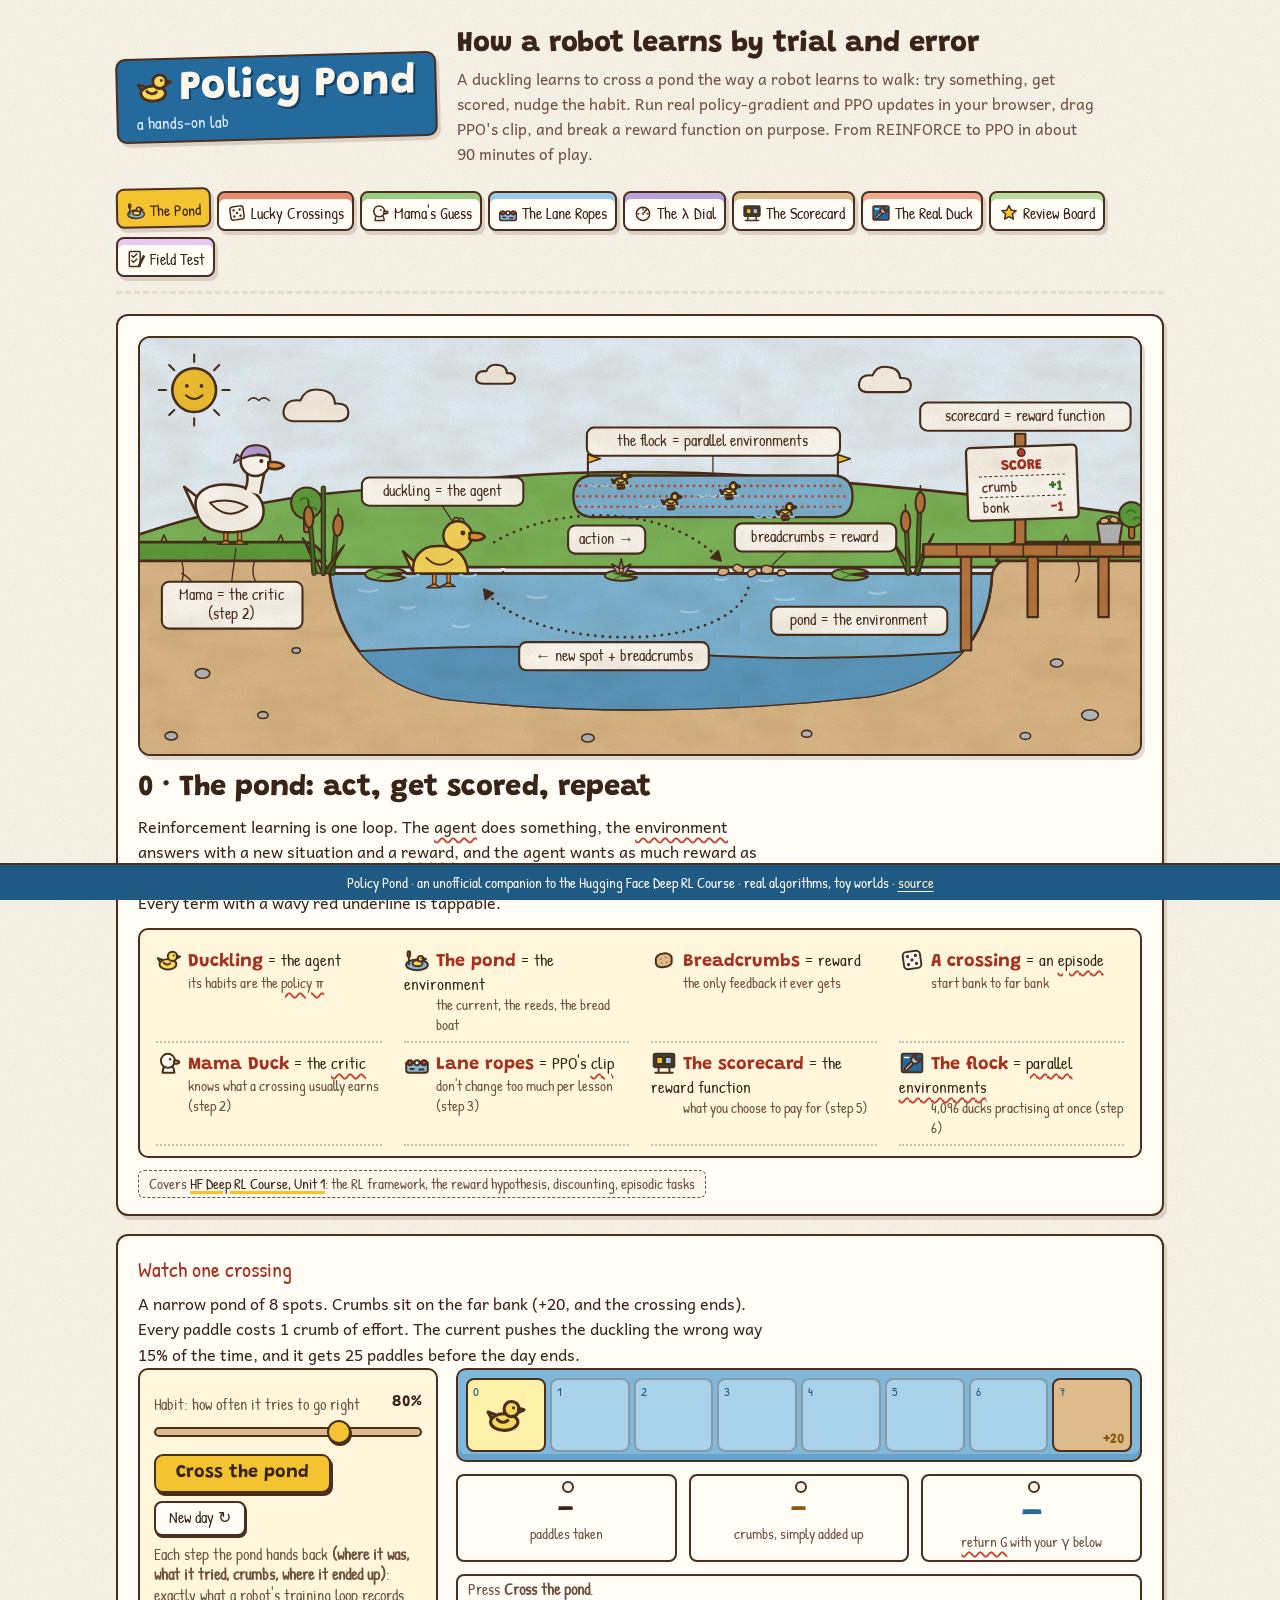
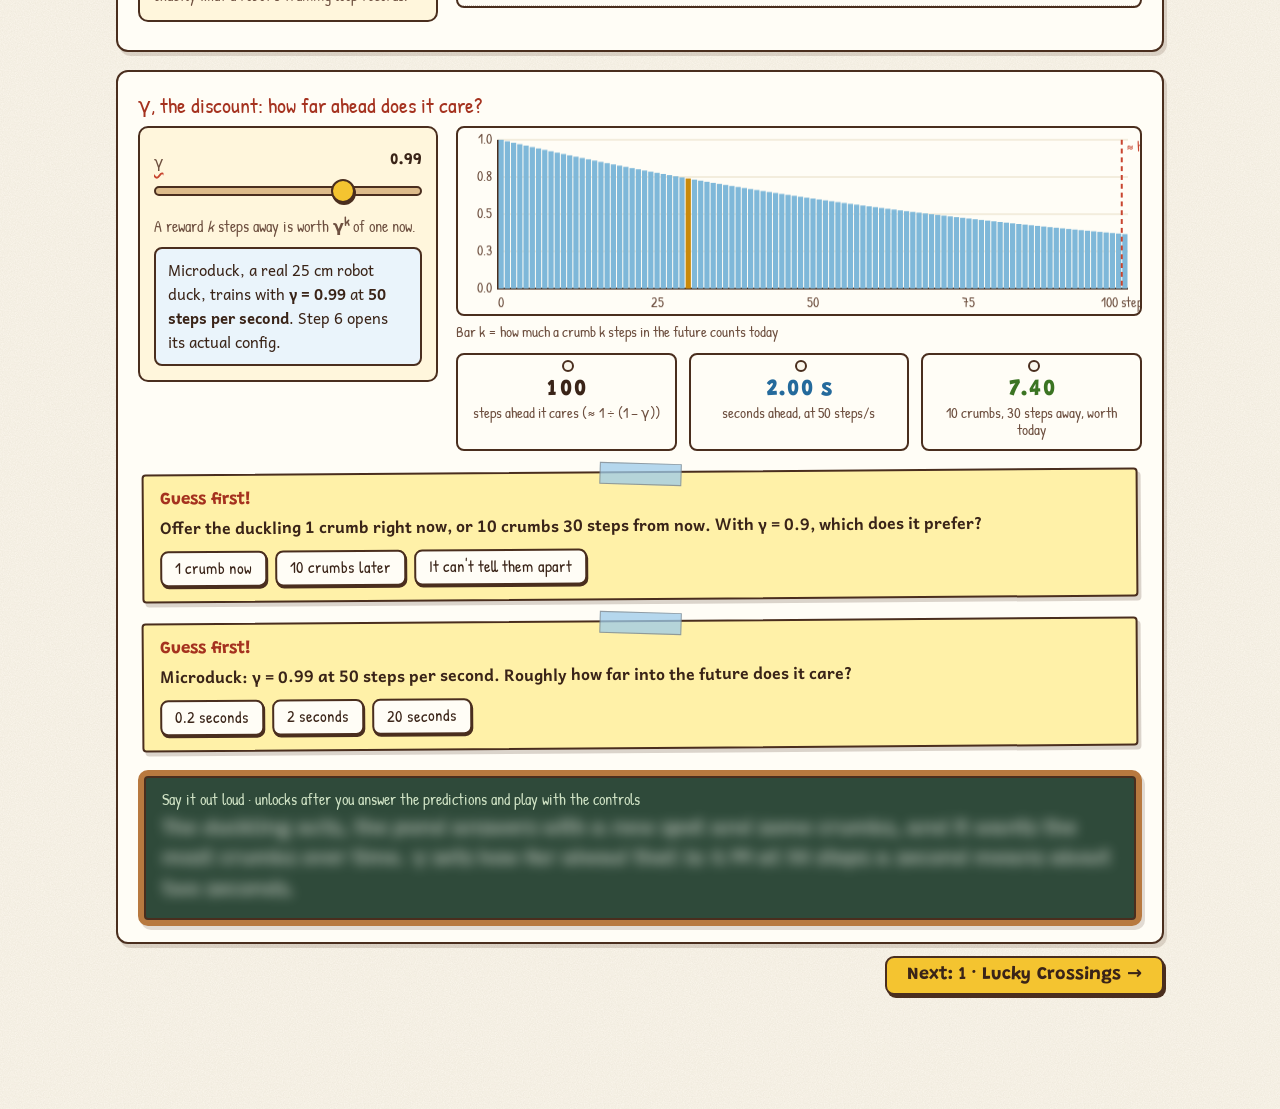
==== commit f9e46931: "Second review pass: hash navigation, animated learners, sharper copy - Switch steps when the URL has" ====
--- a/index.html
+++ b/index.html
@@ -23,7 +23,7 @@
 <svg width="0" height="0" style="position:absolute" aria-hidden="true" focusable="false"><defs><filter id="gouache" x="-2%" y="-2%" width="104%" height="104%"><feTurbulence type="fractalNoise" baseFrequency=".045" numOctaves="2" seed="3" result="w"/><feDisplacementMap in="SourceGraphic" in2="w" scale="1.3" xChannelSelector="R" yChannelSelector="G"/></filter></defs></svg>
 <div class="wrap">
 <header>
-  <div class="mast"><b>Policy Pond</b><span>a hands-on lab</span></div>
+  <div class="mast"><b><span class="mi" aria-hidden="true"></span>Policy Pond</b><span>a hands-on lab</span></div>
   <div><h1>How a robot learns by trial and error</h1>
   <p class="sub">A duckling learns to cross a pond the way a robot learns to walk: try something, get scored, nudge the habit. Run real policy-gradient and PPO updates in your browser, drag PPO's clip, and break a reward function on purpose. From REINFORCE to PPO in about 90 minutes of play.</p></div>
 </header>
@@ -201,6 +201,7 @@
     <div class="row"><button class="act" id="s2race">Run the race</button><span class="muted" style="font:15px var(--hand)">300 crossings each, with the finishing bonus you set above</span></div>
     <canvas id="s2chart" height="220" style="margin-top:12px" aria-label="Learning curves with and without a baseline"></canvas>
     <div class="chartcap"><span class="sw" style="background:#C8452F"></span>without Mama · <span class="sw" style="background:#3B7422"></span>with Mama (a running average of hauls). Line = the average duckling's expected crumbs (bonus excluded); band = how much ducklings differ.</div>
+    <div class="callout co-i">Set the bonus to 0 and the two flocks run neck and neck. That's real, not a bug: a baseline helps most when every crossing carries a large common reward, which real tasks nearly always do ("alive" bonuses, "upright" bonuses). The larger the shared part, the more the baseline removes.</div>
   </div>
 
   <div class="card">
@@ -296,7 +297,7 @@
 
   <div class="card">
     <h3>The cliff: 60 ducklings, 15 rounds of PPO</h3>
-    <p class="lede">Now real PPO training: each round, collect 12 crossings with the current habit, then run K epochs on them. Sixty ducklings with ropes, sixty without, same luck. It's <span class="g" data-g="onpolicy">on-policy</span>, so a duckling that stops choosing route B stops seeing B's crumbs, and never learns it was the best route.</p>
+    <p class="lede">Now real PPO training: each round, collect 12 crossings with the current habit, then run K epochs on them. Sixty ducklings with ropes, sixty without, same luck. It's <span class="g" data-g="onpolicy">on-policy</span>, so a duckling that stops choosing route B stops seeing B's crumbs, and rarely learns it was the best route. Watch the rounds play out: the damage is done early.</p>
     <div class="row"><span class="lbl" style="margin:0">Epochs per batch (K)</span><div class="seg" id="s3fk" style="margin:0"></div><button class="act" id="s3fleet">Train both flocks</button></div>
     <div class="grid g2" style="margin-top:12px">
       <div class="panel"><h3>With lane ropes</h3><div class="flock" id="s3fon"></div><div class="flocknote" id="s3fonn"></div></div>
@@ -307,7 +308,7 @@
       <div class="tag">Guess first!</div>
       <div class="q">Reuse each batch 40 times with no ropes. Compared with the roped flock, what happens?</div>
       <div class="opts"><button data-a="0">Everyone learns faster and better</button><button data-a="1" data-right>More ducklings get stuck on a worse route for good</button><button data-a="2">No difference</button></div>
-      <div class="why">More get stuck. Twelve crossings is a small batch; sometimes B has an unlucky run in it. Squeeze that batch 40 times with no ropes and the habit swings hard away from B, and since it's on-policy, B stops being sampled, so the mistake never gets corrected. That's the course's "falling off the cliff". With the ropes, one misleading batch can move the habit only so far. Pick K = 40 and run it.</div>
+      <div class="why">More get stuck. Twelve crossings is a small batch; sometimes B has an unlucky run in it. Squeeze that batch 40 times with no ropes and the habit swings hard away from B, and since it's on-policy, B is almost never sampled again, so the mistake is rarely corrected. That's the course's "falling off the cliff". With the ropes, one misleading batch can move the habit only so far. Pick K = 40 and run it.</div>
     </div>
     <div class="say" data-say="s3">
       <div class="tag">Say it out loud</div>
@@ -492,7 +493,7 @@
 <section id="ft" data-title="Field Test" data-n="✓">
   <div class="card">
     <h2>✓ Field test</h2>
-    <p class="lede">Eight questions. Answer each by operating the widget in the step named (or its formula), not from memory. Six or more earns the check.</p>
+    <p class="lede">Eight questions. Answer each by operating the widget in the step named, not from memory. Six or more earns the check.</p>
     <div id="ftqs"></div>
     <div class="btnrow"><button class="act" id="ftgo">Grade me</button><span id="ftscore" style="font:18px var(--hand);align-self:center"></span></div>
   </div>
--- a/css/styles.css
+++ b/css/styles.css
@@ -296,3 +296,13 @@
 #s6knob p{font-size:15.5px;margin-top:6px}
 .s6grid{grid-template-columns:minmax(0,1.25fr) minmax(0,1fr)}
 @media(max-width:760px){.s6grid{grid-template-columns:1fr}#s6knob{position:static}}
+.nextrow{display:flex;justify-content:flex-end;margin:-6px 0 28px}
+.mast .mi{display:inline-block;width:38px;height:38px;vertical-align:-7px;margin-right:6px}
+.mast .mi svg{width:100%;height:100%;display:block}
+.rt.hit{animation:hit .6s ease-out}
+@keyframes hit{from{background:#FFF1A8;transform:translateX(4px)}to{background:var(--sheet);transform:none}}
+.tile.won{animation:won .6s cubic-bezier(.16,1,.3,1);background:#FFF1A8}
+.tile.won .cr{font-size:20px;color:var(--grass-d)}
+@keyframes won{0%{transform:scale(1)}40%{transform:scale(1.14)}100%{transform:scale(1)}}
+.strip.over .tile:not(.here){opacity:.55}
+.tile6.now{outline:3px solid var(--yellow);outline-offset:2px;opacity:1}
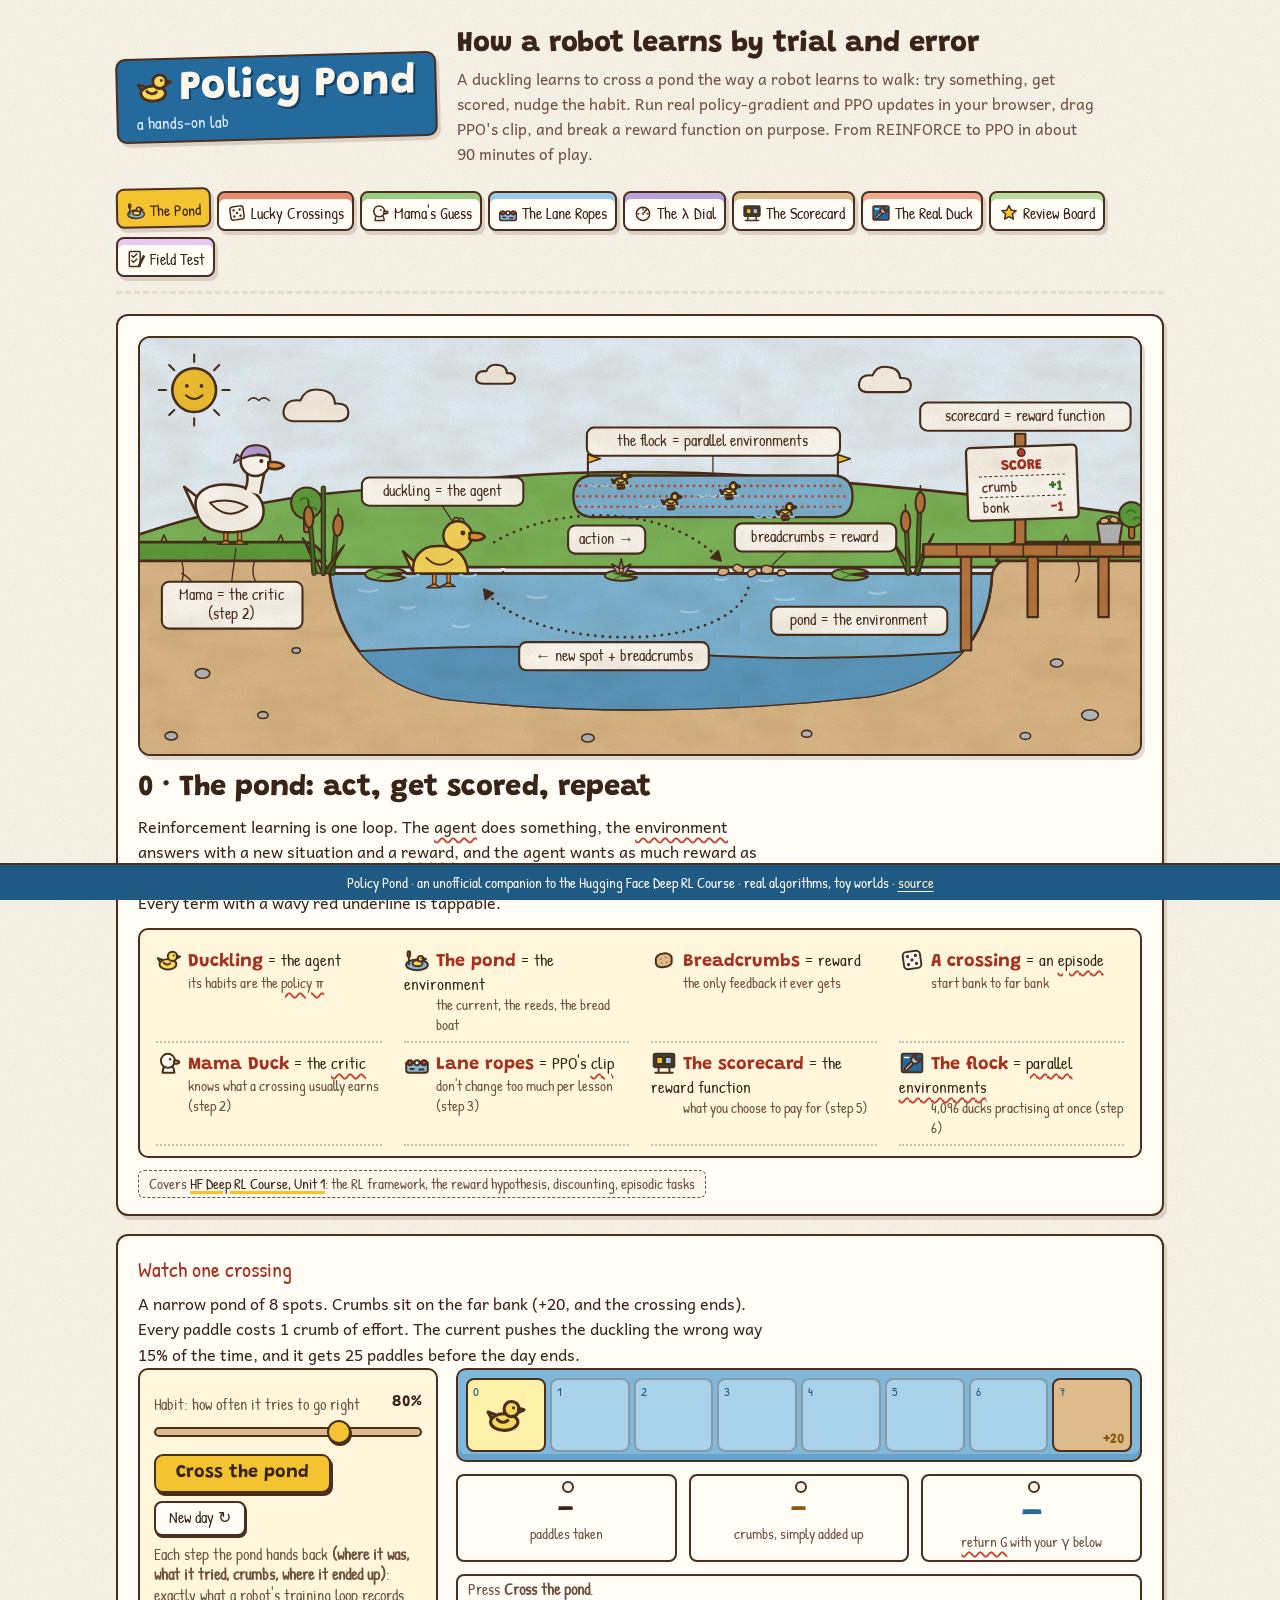
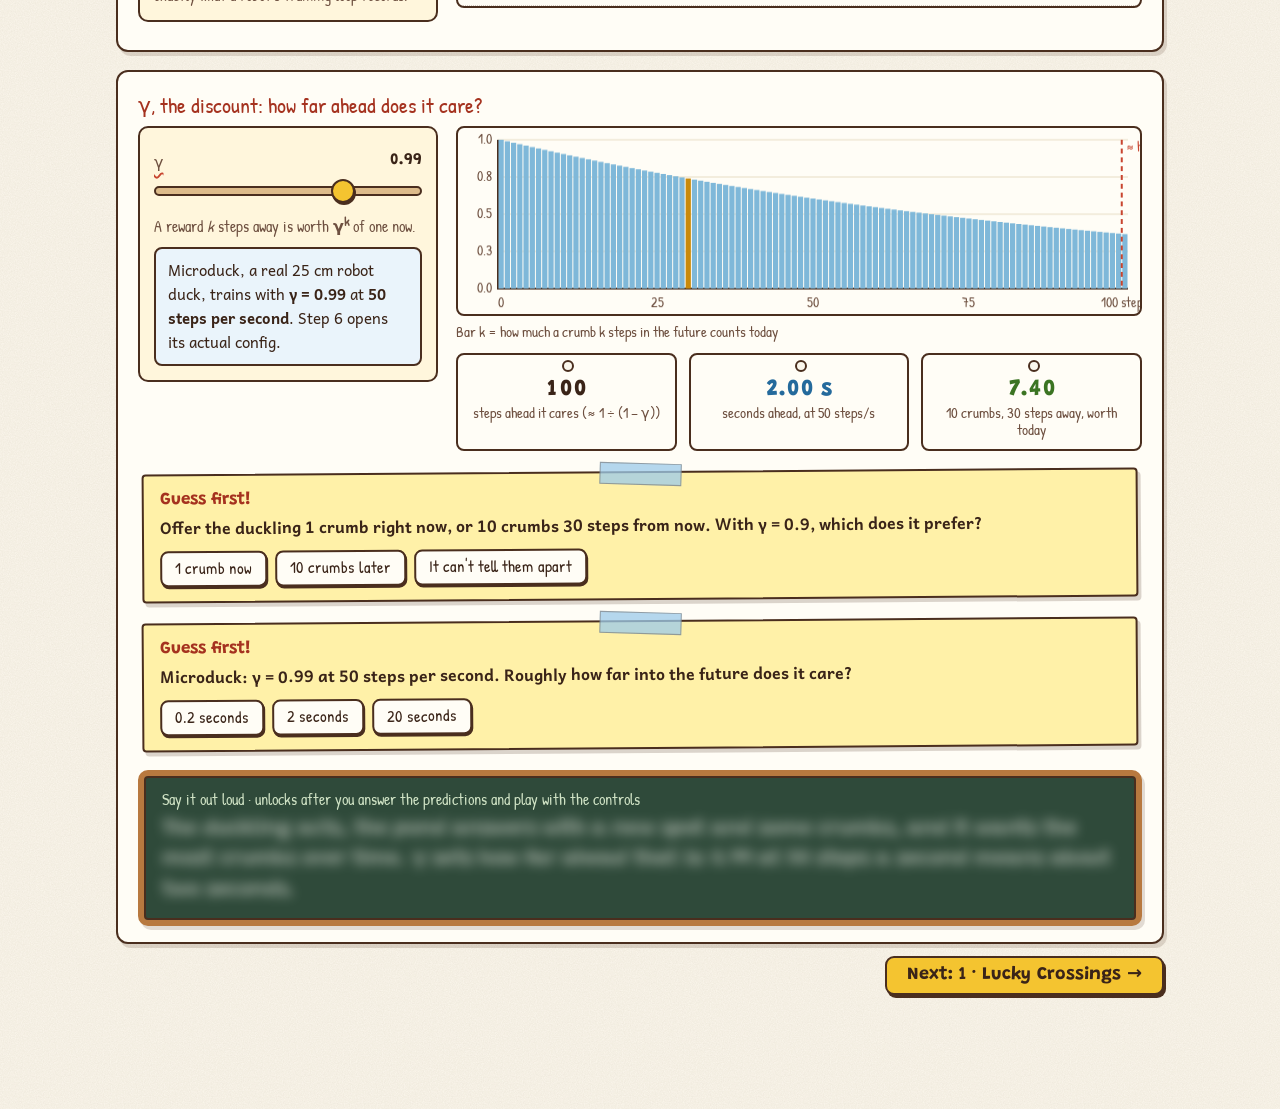
==== commit 4036296b: "GAE horizon: say 17 steps (1/(1−γλ)), not 20 Co-Authored-By: Claude Fable 5.1 <noreply@anthropic.com" ====
--- a/index.html
+++ b/index.html
@@ -7,7 +7,10 @@
 <meta name="description" content="A hands-on lab for how robots learn by trial and error: policy gradients, the critic, PPO's clip, GAE and reward hacking, with real algorithms running in your browser.">
 <meta property="og:title" content="Policy Pond: how robots learn by trial and error">
 <meta property="og:description" content="Run real REINFORCE and PPO updates in your browser, drag PPO's clip, dial GAE's λ, and break a robot's reward function on purpose.">
-<meta property="og:image" content="https://bakulbadwal.github.io/policy-pond/docs/hero.png">
+<meta property="og:image" content="https://bakulbadwal.github.io/policy-pond/docs/share.png">
+<meta property="og:image:width" content="1200">
+<meta property="og:image:height" content="630">
+<meta name="twitter:card" content="summary_large_image">
 <link rel="icon" id="favicon" href="data:image/svg+xml,%3Csvg xmlns='http://www.w3.org/2000/svg' viewBox='0 0 64 64'%3E%3Ccircle cx='32' cy='36' r='26' fill='%237FB8D9' stroke='%234A2E1E' stroke-width='4'/%3E%3Ccircle cx='32' cy='30' r='14' fill='%23F9D95B' stroke='%234A2E1E' stroke-width='4'/%3E%3Cpath d='M44 30l10 3-10 3z' fill='%23E8923A' stroke='%234A2E1E' stroke-width='3' stroke-linejoin='round'/%3E%3Ccircle cx='36' cy='27' r='2.5' fill='%234A2E1E'/%3E%3C/svg%3E">
 <link rel="preconnect" href="https://fonts.googleapis.com">
 <link rel="preconnect" href="https://fonts.gstatic.com" crossorigin>
@@ -112,7 +115,7 @@
   <div class="card">
     <div class="scene" data-art="s1"></div>
     <h2>1 · Lucky crossings: nudge the habit toward what paid</h2>
-    <p class="lede">Now there are three ways across. <b>A</b> hugs the reeds: about 1 crumb, every time. <b>B</b> passes the bread boat: 2 crumbs <i>on average</i>, but wildly up and down. <b>C</b> goes through the mud: about 0.3. The duckling's habit is three numbers turned into probabilities (a softmax). <span class="g" data-g="reinforce">REINFORCE</span> updates it after every crossing: make the route just taken more likely, in proportion to the crumbs it brought. This is the real algorithm, running in your browser.</p>
+    <p class="lede">Now there are three ways across. <b>A</b> hugs the reeds: about 1 crumb, every time. <b>B</b> passes the bread boat: 2 crumbs <i>on average</i>, but wildly up and down. <b>C</b> goes through the mud: about 0.3. The duckling's habit is three numbers turned into probabilities that add up to 1 (a trick called softmax). <span class="g" data-g="reinforce">REINFORCE</span> updates it after every crossing: make the route just taken more likely, in proportion to the crumbs it brought (its haul: the return G from step 0). This is the real algorithm, running in your browser.</p>
     <p class="covers">Covers <b>HF Deep RL Course, Unit 4</b>: policy-based methods, the policy gradient, REINFORCE (Monte Carlo policy gradient)</p>
   </div>
   <div class="card">
@@ -200,7 +203,7 @@
     <h3>Race: 40 ducklings with Mama, 40 without</h3>
     <div class="row"><button class="act" id="s2race">Run the race</button><span class="muted" style="font:15px var(--hand)">300 crossings each, with the finishing bonus you set above</span></div>
     <canvas id="s2chart" height="220" style="margin-top:12px" aria-label="Learning curves with and without a baseline"></canvas>
-    <div class="chartcap"><span class="sw" style="background:#C8452F"></span>without Mama · <span class="sw" style="background:#3B7422"></span>with Mama (a running average of hauls). Line = the average duckling's expected crumbs (bonus excluded); band = how much ducklings differ.</div>
+    <div class="chartcap"><span class="sw" style="background:#C8452F"></span>without Mama · <span class="sw" style="background:#3B7422"></span>with Mama (a running average of past hauls). Line = the average duckling's expected crumbs (bonus excluded); band = how much ducklings differ.</div>
     <div class="callout co-i">Set the bonus to 0 and the two flocks run neck and neck. That's real, not a bug: a baseline helps most when every crossing carries a large common reward, which real tasks nearly always do ("alive" bonuses, "upright" bonuses). The larger the shared part, the more the baseline removes.</div>
   </div>
 
@@ -225,9 +228,38 @@
       <div class="opts"><button data-a="0" data-right>Good step</button><button data-a="1">Neutral: no crumbs yet</button><button data-a="2">Bad step: it cost a paddle</button></div>
       <div class="why">Good. δ = 0 + 0.99 × 6 − 5 = <b>+0.94</b>. No crumbs arrived yet, but it moved somewhere better than Mama expected, and that's worth reinforcing now instead of waiting for the far bank. That's the whole trick of actor-critic.</div>
     </div>
+  </div>
+
+  <div class="card">
+    <h3>Watch Mama learn her guess</h3>
+    <p class="lede">Where does V(s) come from? Mama isn't given it. She watches crossings on the step 0 pond and, after every paddle, nudges her guess for the tile the duckling just left by a fraction of her surprise: <b>V(here) ← V(here) + α · δ</b>. That's the whole critic. The gold ticks are the exact answer for this habit, worked out from the pond's rules; her guesses (blue) should creep toward them.</p>
+    <div class="pg">
+      <div class="panel">
+        <div class="sl"><div class="sl-h"><span>Habit: how often it tries to go right</span><b id="s2vpv"></b></div><input type="range" id="s2vp" min="0.3" max="1" step="0.05" value="0.8" aria-label="Habit for Mama's lessons"></div>
+        <div class="lbl">How much of each surprise she takes on board (α)</div><div class="seg" id="s2valpha"></div>
+        <div class="btnrow"><button class="act" id="s2vone">1 crossing</button><button class="ghost" id="s2vtwenty">+20</button><button class="ghost" id="s2vtwo">+200</button><button class="ghost" id="s2vreset">Forget it all</button></div>
+        <div class="lbl">Change the habit and Mama starts over: a tile's value is only defined for a given habit.</div>
+      </div>
+      <div>
+        <div class="vbars" id="s2v" role="img" aria-label="Mama's value estimate for each tile against the exact value"></div>
+        <div class="chartcap"><span class="sw" style="background:#246A9C"></span>Mama's guess V(tile) · <span class="sw" style="background:#E0A91E"></span>exact value for this habit · the far bank is worth 0: the crossing is over</div>
+        <div class="grid g4" style="margin-top:10px">
+          <div class="stat"><div class="v" id="s2vn">0</div><div class="l">crossings watched</div></div>
+          <div class="stat"><div class="v bad" id="s2vgap"></div><div class="l">biggest gap to the exact value</div></div>
+          <div class="stat"><div class="v acc" id="s2vloss">–</div><div class="l">value loss: mean δ² on the last crossing</div></div>
+          <div class="stat"><div class="v gold" id="s2vex0"></div><div class="l">exact value of tile 0 for this habit</div></div>
+        </div>
+      </div>
+    </div>
+    <div class="predict" data-p="s2c">
+      <div class="tag">Guess first!</div>
+      <div class="q">At habit 80%, tile 0 is worth about +4.5 crumbs. Drop the habit to 50%. What is tile 0 worth now, in the exact book?</div>
+      <div class="opts"><button data-a="0">Still about +4</button><button data-a="1">About 0</button><button data-a="2" data-right>About −25</button></div>
+      <div class="why">About −25. With a 50/50 habit the duckling drifts back and forth, and every paddle costs a crumb, so from tile 0 the expected bill is far bigger than the 20 crumbs at the end. Same pond, same crumbs, different habit, different value: <b>V(s) is always "for this policy"</b>. That's why the critic has to keep re-learning as the actor changes, and why Microduck's config gives the critic's loss a weight of its own (<code>value_loss_coef</code>, step 6).</div>
+    </div>
     <div class="say" data-say="s2">
       <div class="tag">Say it out loud</div>
-      <div class="line">Mama's guess V(s) doesn't change which way the push points on average; it subtracts what was coming anyway, so the noise collapses. The TD error, r + γ·V(next) − V(here), scores a single step against her guess.</div>
+      <div class="line">Mama's guess V(s) doesn't change which way the push points on average; it subtracts what was coming anyway, so the noise collapses. The TD error, r + γ·V(next) − V(here), scores a single step against her guess, and she learns that guess from the same surprises.</div>
     </div>
   </div>
 </section>
@@ -237,7 +269,7 @@
   <div class="card">
     <div class="scene" data-art="s3"></div>
     <h2>3 · The lane ropes: PPO</h2>
-    <p class="lede">Crossings are expensive, so you'd like to learn several lessons from each batch of them. But every lesson moves the habit, and after a few the habit is no longer the one that collected the batch, so the batch starts lying. PPO measures the drift for each crossing as a <span class="g" data-g="ratio">ratio</span>, <b>r = π<sub>new</sub>(route) ÷ π<sub>old</sub>(route)</b>, and puts <span class="g" data-g="clip">lane ropes</span> at 1 − ε and 1 + ε. Inside the ropes, learn freely. Outside, credit for going further stops, <i>but undoing a mistake is always allowed</i>.</p>
+    <p class="lede">Crossings are expensive, so you'd like to learn several lessons from each batch of them. But every lesson moves the habit, and after a few the habit is no longer the one that collected the batch, so the batch starts lying. PPO measures the drift for each crossing as a <span class="g" data-g="ratio">ratio</span>, <b>r = π<sub>new</sub>(route) ÷ π<sub>old</sub>(route)</b> (a second <i>r</i>, nothing to do with step 2's reward; the course and the code both reuse the letter), and puts <span class="g" data-g="clip">lane ropes</span> at 1 − ε and 1 + ε. Inside the ropes, learn freely. Outside, credit for going further stops, <i>but undoing a mistake is always allowed</i>.</p>
     <p class="covers">Covers <b>HF Deep RL Course, Unit 8</b>: the intuition behind PPO, the clipped surrogate objective, visualizing the six cases</p>
   </div>
   <div class="card">
@@ -277,7 +309,7 @@
 
   <div class="card">
     <h3>Reuse one batch, with and without the ropes</h3>
-    <p class="lede">64 crossings are collected with a no-preference habit. Then PPO takes full-batch gradient steps on that same batch, one per <span class="g" data-g="epoch">epoch</span>. Watch each route's ratio. With the ropes on, ratios mostly stop near the ropes; with them off, they keep going. "Mostly" matters: the clip removes the <i>incentive</i> to push further, it doesn't enforce a hard bound, so the other routes' still-active crossings can drag a clipped route past its rope (try a few new batches). That's why real PPO also watches how far each update moved, as <span class="g" data-g="kl">KL divergence</span> (step 6).</p>
+    <p class="lede">64 crossings are collected with a no-preference habit. Then PPO takes full-batch gradient steps on that same batch, one per <span class="g" data-g="epoch">epoch</span>. Watch each route's ratio. With the ropes on, ratios mostly stop near the ropes; with them off, they keep going. "Mostly" matters. The clip removes the <i>incentive</i> to push further; it isn't a hard wall. So the crossings still pushing another route can drag a capped route's ratio past its rope anyway (try a few new batches). That's why real PPO also watches how far each update moved, as <span class="g" data-g="kl">KL divergence</span> (step 6).</p>
     <div class="pg">
       <div class="panel">
         <div class="sl"><div class="sl-h"><span>Epochs on this one batch (K)</span><b id="s3kv"></b></div><input type="range" id="s3k" min="1" max="20" step="1" value="10" aria-label="Epochs"></div>
@@ -322,7 +354,7 @@
   <div class="card">
     <div class="scene" data-art="s4"></div>
     <h2>4 · The λ dial: how much to trust Mama</h2>
-    <p class="lede">A real robot doesn't cross a pond in one go. Microduck collects a <span class="g" data-g="rollout">rollout</span> of 24 steps from each simulated duck, then stops for an update. To score step 5 of those 24, you can use just Mama's one-step surprise (steady, but only as good as her guesses), or every real reward to the end of the slice (honest, but noisy), or something in between. <span class="g" data-g="gae">GAE</span> adds up Mama's surprises along the boardwalk, fading each later one by γλ.</p>
+    <p class="lede">A real robot doesn't cross a pond in one go. Microduck collects a <span class="g" data-g="rollout">rollout</span> of 24 steps from each simulated duck, then stops for an update. To score step 5 of those 24, you can use just Mama's one-step surprise (steady, but only as good as her guesses), or every real reward to the end of the slice (honest, but noisy), or something in between. Picture those 24 steps as planks on a boardwalk toward the far bank: plank 5 is the fifth step. <span class="g" data-g="gae">GAE</span> adds up Mama's surprises along the boardwalk, fading each later one by γλ. Drag λ below and watch the advantage at your chosen plank change.</p>
     <div class="callout co-w"><b>Not explained in the course.</b> The HF course uses GAE without ever explaining it: it appears as <code>gae_lambda=0.98</code> in Unit 1's PPO settings and as an uncommented loop in Unit 8's CleanRL code. Every real PPO uses it, Microduck's included. Source: Schulman et al., <i>High-Dimensional Continuous Control Using Generalized Advantage Estimation</i> (2016).</div>
     <p class="covers">Fills the gap between <b>Unit 6</b> (the one-step TD advantage) and <b>Unit 8</b> (PPO)</p>
   </div>
@@ -351,7 +383,7 @@
     <div class="chartcap">Spread of the plank-1 advantage across 200 noisy walks, for each λ. The dot is your λ.</div>
     <div class="predict" data-p="s4a">
       <div class="tag">Guess first!</div>
-      <div class="q">"A stumble at plank 15", λ = 0. What does the stumble do to the advantage at plank 5?</div>
+      <div class="q">"A stumble at plank 15" (a surprise of −1.1 there), λ = 0. What does the stumble do to the advantage at plank 5?</div>
       <div class="opts"><button data-a="0" data-right>Nothing: plank 5 only sees its own step</button><button data-a="1">Drags it down a little</button><button data-a="2">Drags it down a lot</button></div>
       <div class="why">Nothing. At λ = 0 the advantage is just that plank's own one-step surprise, and plank 5 was an ordinary step, exactly as Mama expected: 0.00. At λ = 0.95 the stumble ten planks later reaches back at weight 0.9405¹⁰ ≈ 0.54 and drags plank 5 down to about −0.60. Which is right depends on whether the stumble was plank 5's fault, and that is exactly the bias-noise trade.</div>
     </div>
@@ -359,11 +391,11 @@
       <div class="tag">Guess first!</div>
       <div class="q">Microduck uses γ = 0.99 and λ = 0.95. After how many planks does a later surprise count half as much?</div>
       <div class="opts"><button data-a="0">About 2</button><button data-a="1" data-right>About 11</button><button data-a="2">About 100</button></div>
-      <div class="why">About 11. γλ = 0.9405, and 0.9405¹¹ ≈ 0.5. So each advantage mixes roughly the next 20 steps of real surprises, and every one of those surprises is itself measured against Mama's guess, which at γ = 0.99 stands for about 100 steps of future. Mama still supplies most of the target: why a good critic matters so much.</div>
+      <div class="why">About 11. γλ = 0.9405, and 0.9405¹¹ ≈ 0.5. So each advantage mixes real surprises over an effective horizon of about 17 steps (1 ÷ (1 − γλ)), and every one of those surprises is itself measured against Mama's guess, which at γ = 0.99 stands for about 100 steps of future. Mama still supplies most of the target: why a good critic matters so much.</div>
     </div>
     <div class="say" data-say="s4">
       <div class="tag">Say it out loud</div>
-      <div class="line">GAE adds up Mama's one-step surprises, fading each later one by γλ. λ = 0 trusts only the next step; λ = 1 waits for the real total. Microduck's 0.95 uses about 20 steps of real rewards, then Mama's guess for everything beyond.</div>
+      <div class="line">GAE adds up Mama's one-step surprises, fading each later one by γλ. λ = 0 trusts only the next step; λ = 1 waits for the real total. Microduck's 0.95 uses real rewards over roughly the next 17 steps, then Mama's guess for everything beyond.</div>
     </div>
   </div>
 </section>
@@ -380,7 +412,7 @@
   <div class="card">
     <div class="lbl">Task</div><div class="seg" id="s5task"></div>
     <div class="terms" id="s5terms"></div>
-    <div class="callout co-i">Two kinds of penalty, from the playbook. A <b>cost</b> (mjlab style) returns positive numbers, so it needs a <b>negative</b> weight. A <b>self-negating penalty</b> (<code>*_penalty</code>) already returns negative numbers, so it needs a <b>positive</b> weight. Get it backwards and the penalty becomes a payment. The check that always works: in the training logs, every penalty must read ≤ 0.</div>
+    <div class="callout co-i">Two kinds of penalty, from the playbook. A <b>cost</b> (the style of mjlab, the simulator library Microduck runs on) returns positive numbers, so it needs a <b>negative</b> weight. A <b>self-negating penalty</b> (<code>*_penalty</code>) already returns negative numbers, so it needs a <b>positive</b> weight. Get it backwards and the penalty becomes a payment. The check that always works: in the training logs, every penalty must read ≤ 0.</div>
     <div class="btnrow"><button class="act" id="s5train">Train 300 updates</button><button class="ghost" id="s5def">Reset weights</button></div>
     <div class="grid g2" style="margin-top:8px">
       <div><div class="lbl">What the robot learns</div><div class="behave" id="s5behave"></div></div>
@@ -411,7 +443,7 @@
     <div class="scene" data-art="s6"></div>
     <h2>6 · The real duck: read an actual PPO config</h2>
     <p class="lede"><a href="https://github.com/pollen-robotics/microduck_rl" target="_blank" rel="noopener">Microduck</a> is an open-source ~800 g, 25 cm bipedal robot duck whose walking, standing-up and roller-skating policies are trained with PPO in simulation, then run on the real robot. Below is its actual training config. Every line is something from the pond. Click any setting.</p>
-    <p class="covers">From <b>pollen-robotics/microduck_rl</b> @ <code>d424a0c</code> · library behaviour checked in <b>leggedrobotics/rsl_rl</b> @ <code>857de61</code></p>
+    <p class="covers">From <b>pollen-robotics/microduck_rl</b> @ <code>d424a0c</code> · library behaviour checked in <b>leggedrobotics/rsl_rl</b> (the training library Microduck's code runs on) @ <code>857de61</code></p>
   </div>
   <div class="card">
     <div class="grid s6grid">
@@ -420,17 +452,53 @@
     </div>
   </div>
   <div class="card">
+    <h3>The real thing: the PPO update, as rsl_rl writes it</h3>
+    <p class="lede">This is the loss Microduck's trainer minimises, copied from <a href="https://github.com/leggedrobotics/rsl_rl/blob/857de61/rsl_rl/algorithms/ppo.py#L268-L285" target="_blank" rel="noopener"><code>rsl_rl/algorithms/ppo.py</code></a>, lines 268–285 and 309–310 at commit <code>857de61</code> (two <code># type: ignore</code> comments trimmed). Every line is something from the pond. Two things to know first: PyTorch <i>minimises</i>, so everything the pond <i>maximised</i> appears with its sign flipped, and <code>batch.advantages</code> is the GAE advantage from step 4, already normalised over the whole batch to mean 0 and spread 1 (lines 190–191).</p>
+    <div class="grid s6grid">
+<pre class="cfg" aria-label="rsl_rl PPO loss">268  # Surrogate loss
+269  ratio = torch.exp(actions_log_prob - torch.squeeze(batch.old_actions_log_prob))
+270  surrogate = -torch.squeeze(batch.advantages) * ratio
+271  surrogate_clipped = -torch.squeeze(batch.advantages) * torch.clamp(
+272      ratio, 1.0 - self.clip_param, 1.0 + self.clip_param
+273  )
+274  surrogate_loss = torch.max(surrogate, surrogate_clipped).mean()
+275
+276  # Value function loss
+277  if self.use_clipped_value_loss:
+278      value_clipped = batch.values + (values - batch.values).clamp(-self.clip_param, self.clip_param)
+279      value_losses = (values - batch.returns).pow(2)
+280      value_losses_clipped = (value_clipped - batch.returns).pow(2)
+281      value_loss = torch.max(value_losses, value_losses_clipped).mean()
+282  else:
+283      value_loss = (batch.returns - values).pow(2).mean()
+284
+285  loss = surrogate_loss + self.value_loss_coef * value_loss - self.entropy_coef * entropy.mean()
+…
+309  nn.utils.clip_grad_norm_(self.actor.parameters(), self.max_grad_norm)
+310  nn.utils.clip_grad_norm_(self.critic.parameters(), self.max_grad_norm)</pre>
+      <div class="panel">
+        <div class="map"><b>269</b><span><code>exp(log π<sub>new</sub> − log π<sub>old</sub>)</code> is <b>r</b>, new ÷ old: a difference of logs is a ratio. Step 3.</span></div>
+        <div class="map"><b>270–273</b><span>The two terms inside the pond's <code>min</code>: <b>r · A</b> and <b>clip(r) · A</b>, each with a minus sign because the optimizer minimises. <code>clip_param</code> is ε, the lane ropes. Step 3.</span></div>
+        <div class="map"><b>274</b><span><code>max</code> of two negatives is the pond's <code>min</code>, flipped. Averaged over the minibatch. Step 3.</span></div>
+        <div class="map"><b>277–283</b><span>Mama being trained: her guess <code>values</code> is pulled toward <code>batch.returns</code>, which is the GAE advantage plus her old guess (step 4). With <code>use_clipped_value_loss</code> her guess gets lane ropes of its own. Step 2, "Watch Mama learn".</span></div>
+        <div class="map"><b>285</b><span>One loss for both networks: the actor's, plus the critic's weighted by <code>value_loss_coef</code>, minus an entropy bonus weighted by <code>entropy_coef</code> (a spread-out habit keeps exploring, step 0).</span></div>
+        <div class="map"><b>309–310</b><span><code>max_grad_norm</code>: the last safety catch. If a batch produces a wild gradient, its length is capped before the optimizer uses it, separately for actor and critic.</span></div>
+        <div class="map"><b>not shown</b><span>The loop around this block is step 3's reuse: <code>num_learning_epochs</code> × <code>num_mini_batches</code> passes over one rollout (line 207), then the batch is thrown away.</span></div>
+      </div>
+    </div>
+  </div>
+  <div class="card">
     <h3>What one update costs</h3>
     <div class="pg">
       <div class="panel">
         <div class="sl"><div class="sl-h"><span>Simulated ducks (<span class="g" data-g="envs">envs</span>)</span><b id="s6ev"></b></div><input type="range" id="s6e" min="0" max="7" step="1" value="6" aria-label="Number of environments"></div>
         <div class="sl"><div class="sl-h"><span>Training rounds (iterations)</span><b id="s6iv"></b></div><input type="range" id="s6i" min="0" max="6" step="1" value="6" aria-label="Iterations"></div>
-        <div class="lbl">Fixed from the config: 24 steps per duck · 4 minibatches · 5 epochs · 50 steps per second</div>
+        <div class="lbl">Fixed from the config: 24 steps per duck · 4 <span class="g" data-g="minibatch">minibatches</span> · 5 <span class="g" data-g="epoch">epochs</span> (4 × 5 = 20 gradient steps per update) · 50 steps per second</div>
       </div>
       <div>
         <div class="grid g3">
           <div class="stat"><div class="v" id="s6batch"></div><div class="l">steps per update</div></div>
-          <div class="stat"><div class="v acc" id="s6mb"></div><div class="l">steps per minibatch</div></div>
+          <div class="stat"><div class="v acc" id="s6mb"></div><div class="l">steps per <span class="g" data-g="minibatch">minibatch</span></div></div>
           <div class="stat"><div class="v" id="s6gs"></div><div class="l">gradient steps per update</div></div>
           <div class="stat"><div class="v gold" id="s6dt"></div><div class="l">duck-time per update</div></div>
           <div class="stat big"><div class="v" id="s6tot"></div><div class="l">total duck-time, whole run</div></div>
@@ -481,7 +549,7 @@
   <div class="card">
     <div class="scene" data-art="cap"></div>
     <h2>★ The reward review board</h2>
-    <p class="lede">Three training runs went wrong, each a real failure from Microduck's <code>AGENTS.md</code> playbook, where the rules were "each learned the hard way". Read the evidence, fix the scorecard, re-train, and say why it broke. A case passes only if the robot does the right thing <b>and</b> the fix is the right kind of fix.</p>
+    <p class="lede">Three training runs went wrong for real, and each mistake is now a rule in Microduck's <code>AGENTS.md</code> playbook, learned the hard way. Read the evidence, fix the scorecard, re-train, and say why it broke. A case passes only if the robot does the right thing <b>and</b> the fix is the right kind of fix.</p>
     <div class="row"><span class="stars" id="capstars">☆☆☆</span><span class="muted" id="capscore" style="font:16px var(--hand)"></span></div>
   </div>
   <div class="card" id="cap1"></div>
--- a/css/styles.css
+++ b/css/styles.css
@@ -306,3 +306,18 @@
 @keyframes won{0%{transform:scale(1)}40%{transform:scale(1.14)}100%{transform:scale(1)}}
 .strip.over .tile:not(.here){opacity:.55}
 .tile6.now{outline:3px solid var(--yellow);outline-offset:2px;opacity:1}
+/* Mama learns: value bars per tile */
+.vbars{display:grid;grid-template-columns:repeat(8,minmax(0,1fr));gap:6px;background:var(--water);border:2.5px solid var(--line);border-radius:10px;padding:10px 8px 6px;box-shadow:inset 0 -6px 0 rgba(36,106,156,.25)}
+.vt{text-align:center;min-width:0}
+.vb{position:relative;height:170px;background:var(--ripple);border:2px solid rgba(74,46,30,.35);border-radius:6px;overflow:hidden}
+.vt.goal .vb{background:#DDBB8A}
+.vb .est{position:absolute;left:20%;width:60%;background:#246A9C;border:1.5px solid var(--line);border-radius:3px;transition:bottom .25s,height .25s}
+.vb .ex{position:absolute;left:6%;width:88%;height:0;border-top:3px solid #E0A91E;box-shadow:0 0 0 1px var(--line);z-index:2}
+.vb .zero{position:absolute;left:0;right:0;height:0;border-top:1.5px dashed rgba(74,46,30,.45)}
+.vl{font:400 14px var(--hand);color:#1F5A85;margin-top:3px}
+.vv{font:700 13px var(--sign);color:var(--ink);overflow-wrap:anywhere}
+@media(max-width:600px){.vb{height:120px}.vv{font-size:11px}}
+.map{display:grid;grid-template-columns:auto minmax(0,1fr);gap:10px;padding:7px 0;border-bottom:1.5px dotted rgba(74,46,30,.3);font-size:14.5px}
+.map:last-child{border-bottom:0}
+.map b{font:700 15px var(--sign);color:var(--brick-d);white-space:nowrap;min-width:62px}
+.cfg{font-size:12.5px}
